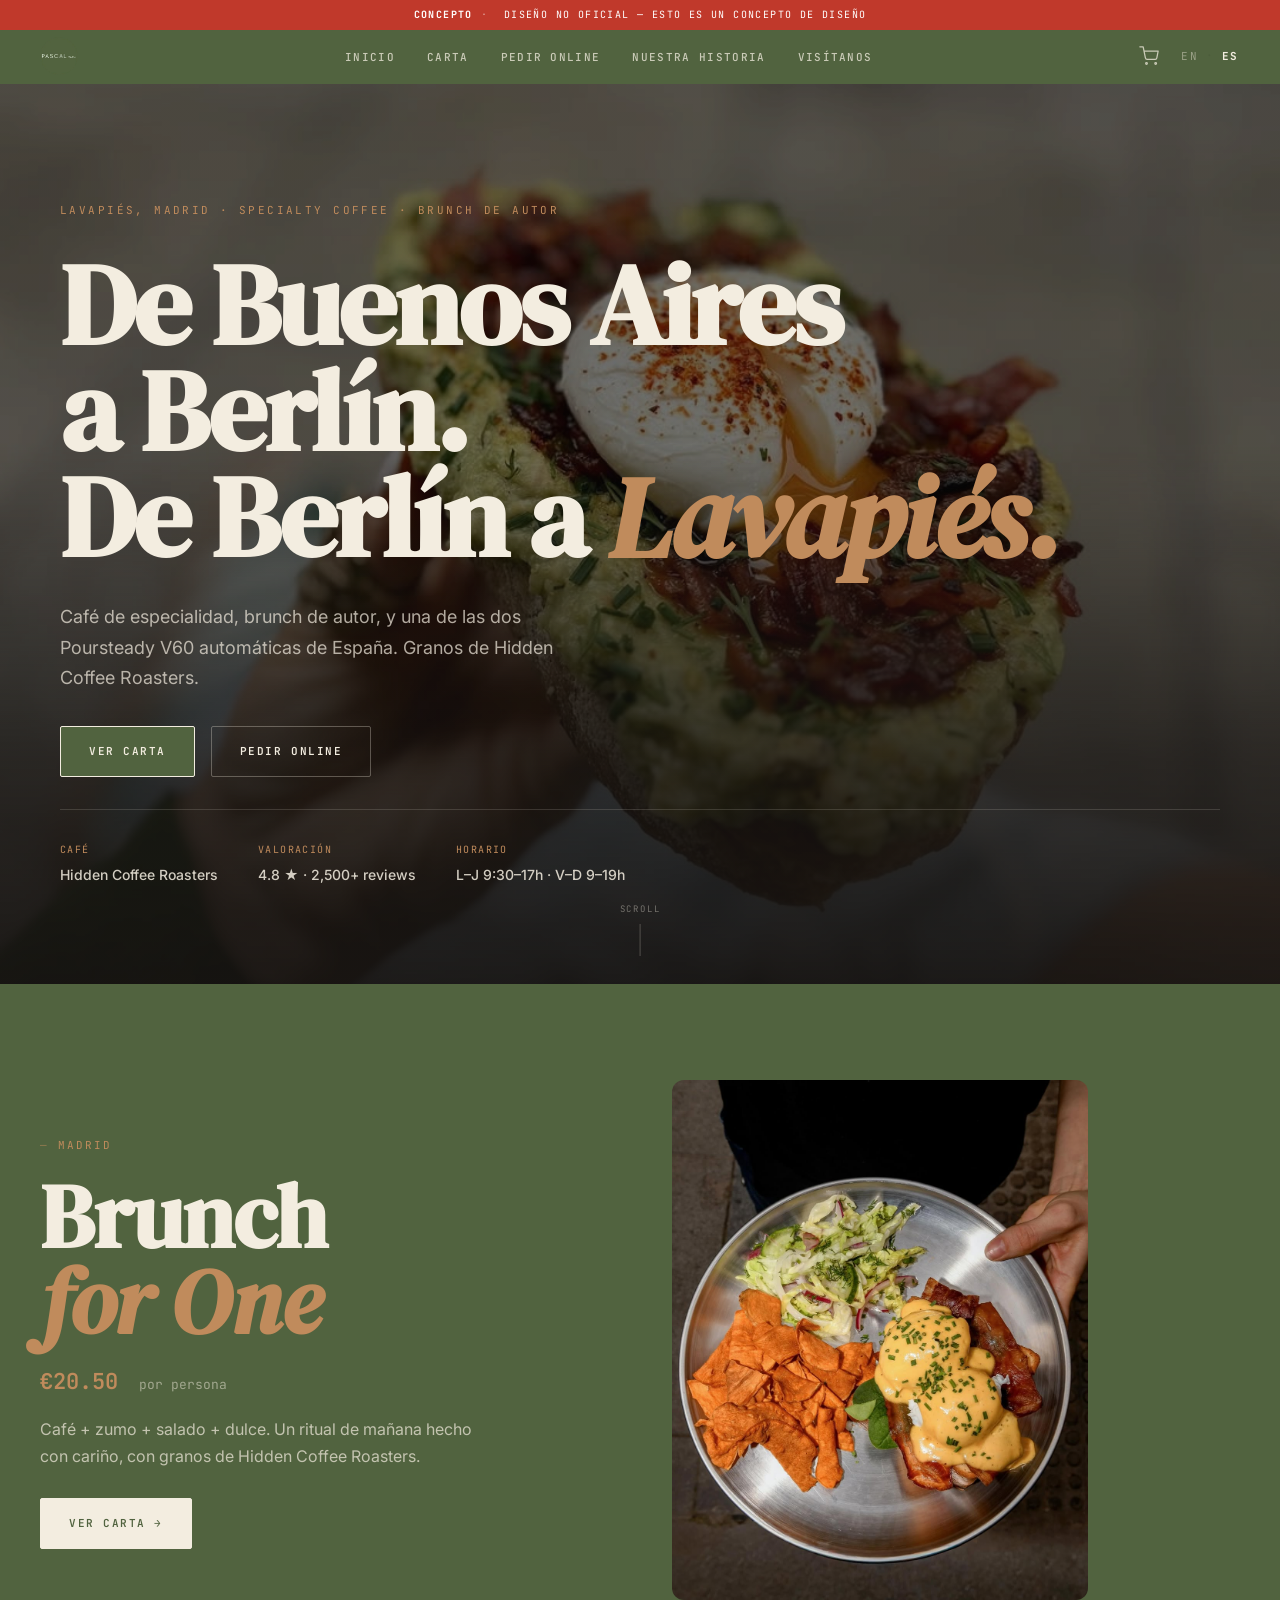
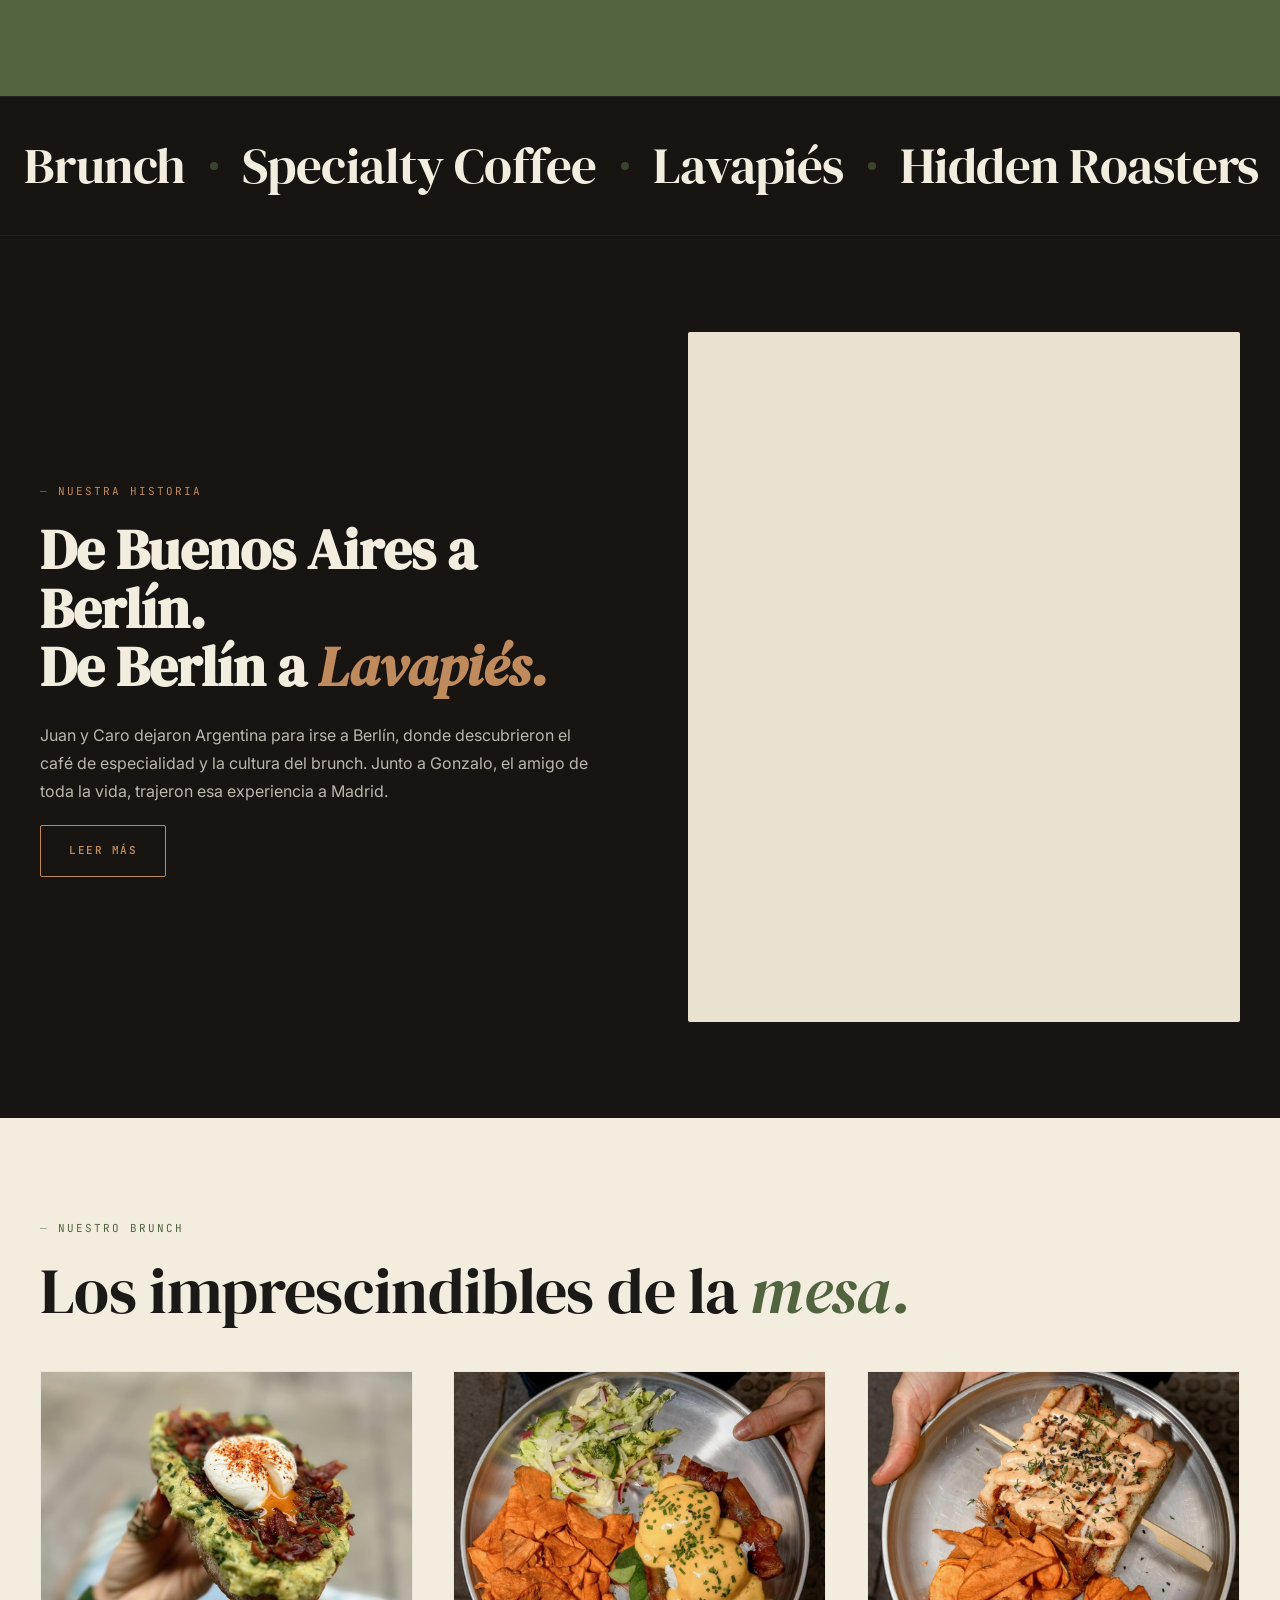
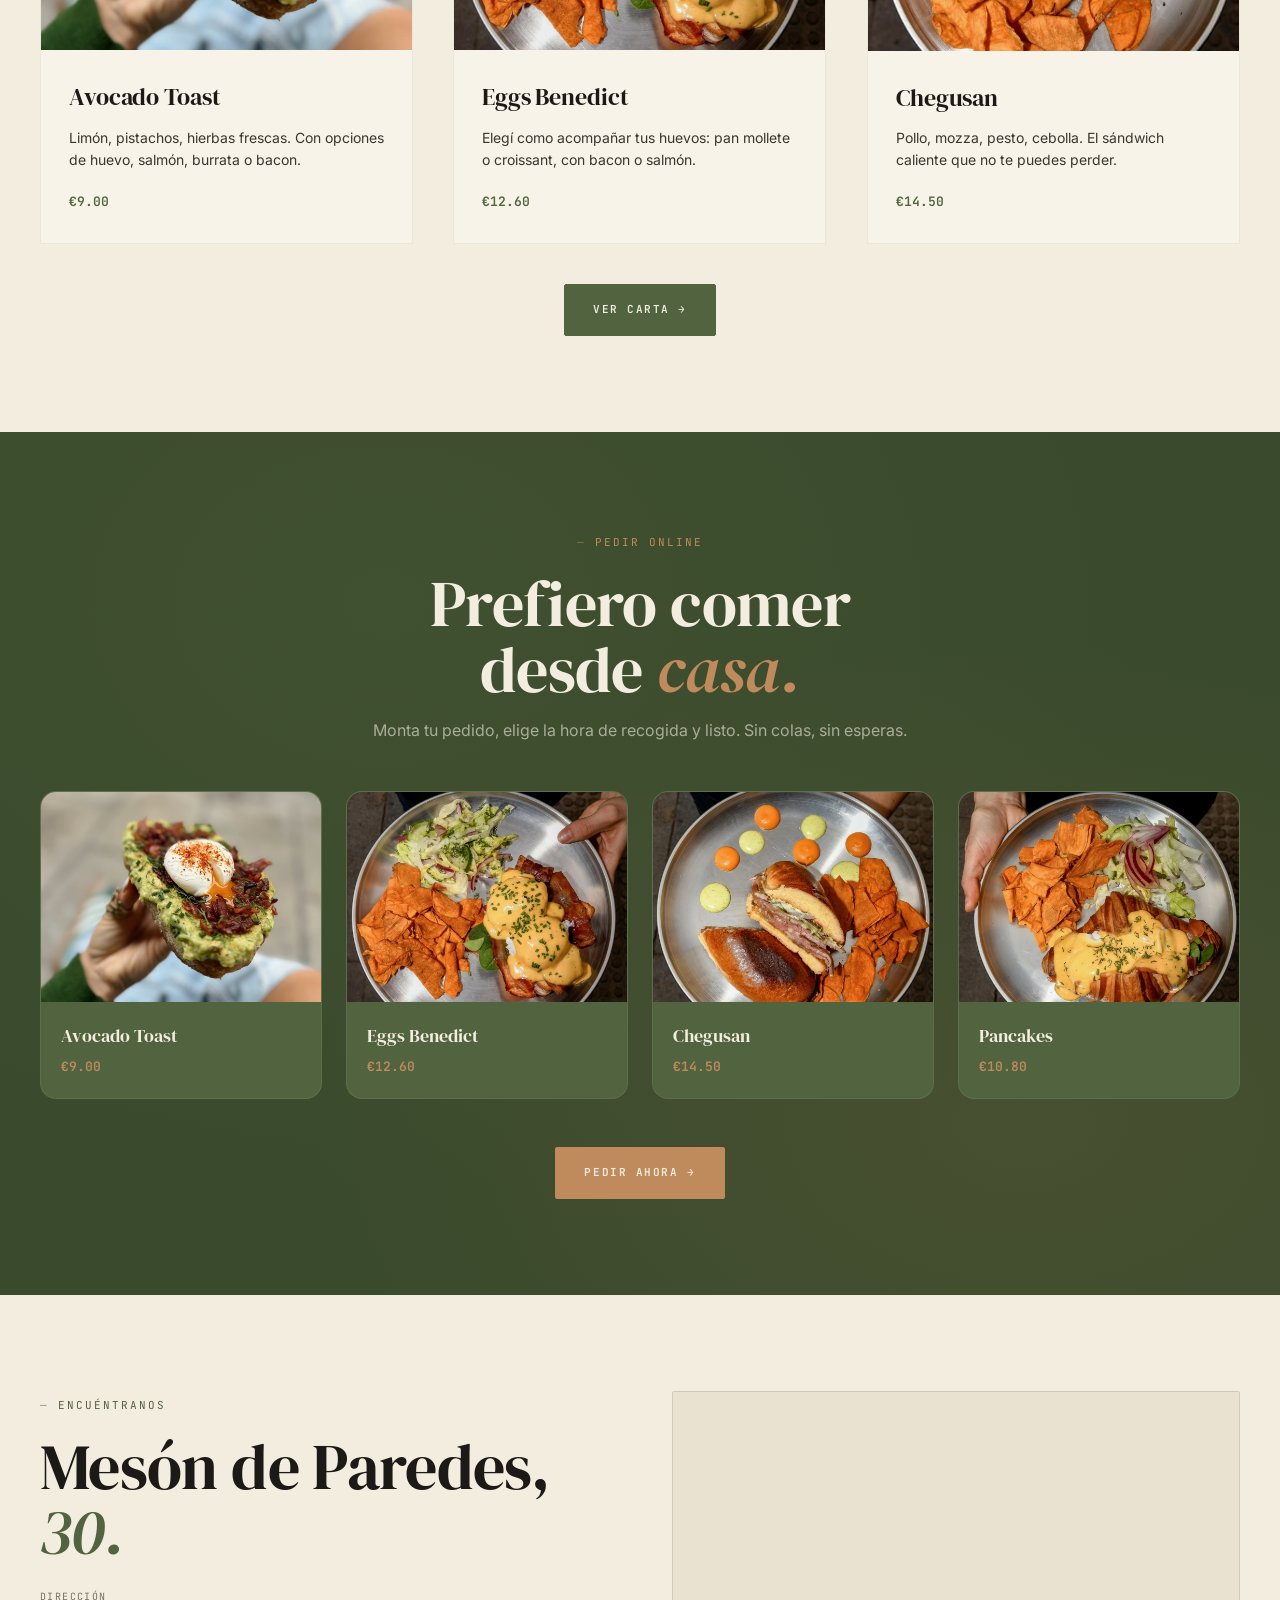
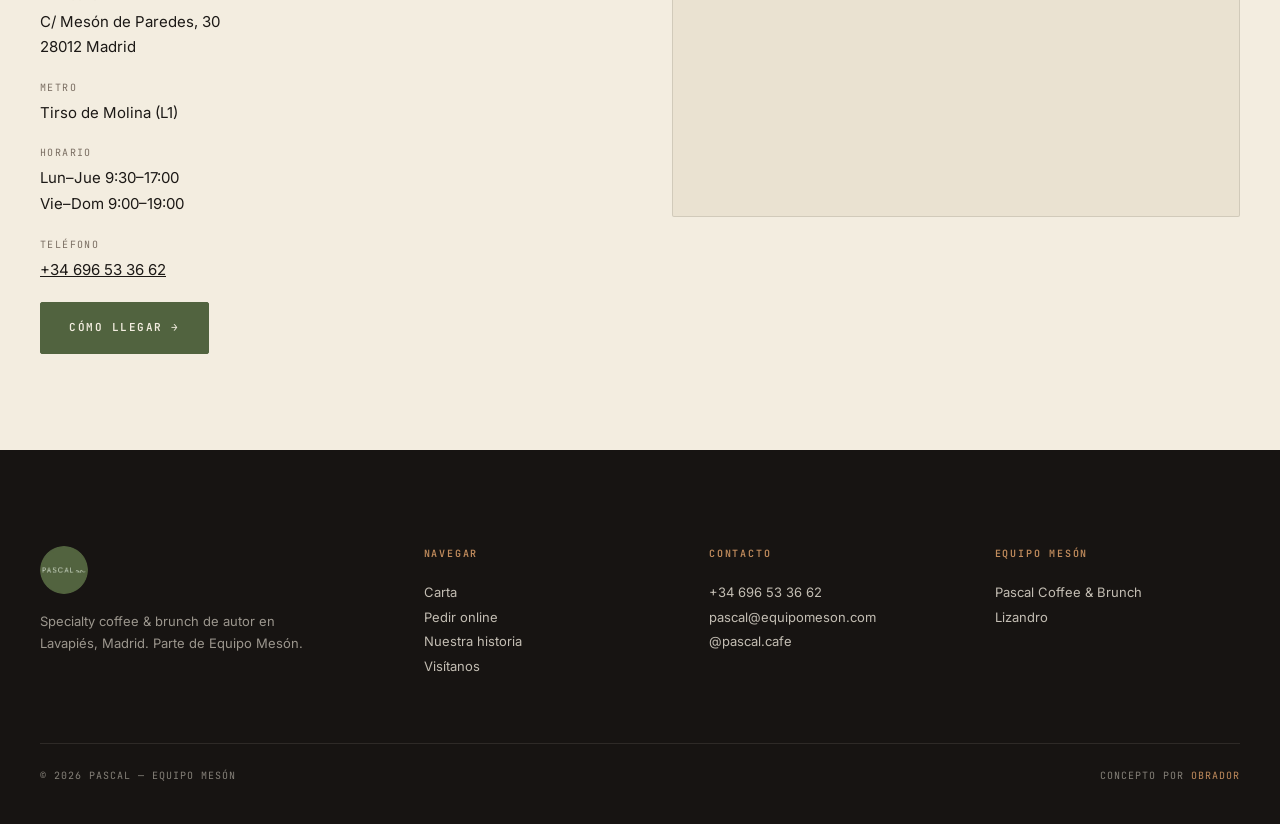
==== index.html @ fc6ad216 "Pascal Café mockup — initial build 5-page concept site (index, carta, tienda, historia, visitanos) w" ====
<!DOCTYPE html>
<html lang="es" class="lang-es">
<head>
  <meta charset="UTF-8">
  <meta name="viewport" content="width=device-width,initial-scale=1.0">
  <title>Pascal · Specialty Coffee & Brunch · Lavapiés, Madrid</title>
  <meta name="description" content="Specialty coffee y brunch de autor en el corazón de Lavapiés. Café de Hidden Coffee Roasters, brunch inspirado en Berlín, y una de las dos Poursteady V60 de España.">
  <link rel="icon" type="image/png" href="img/pascal-logo-circle.png">
  <link rel="preconnect" href="https://fonts.googleapis.com">
  <link rel="preconnect" href="https://fonts.gstatic.com" crossorigin>
  <link href="https://fonts.googleapis.com/css2?family=DM+Serif+Display:ital@0;1&family=Inter:wght@300;400;500;600&family=JetBrains+Mono:wght@400;500;600&display=swap" rel="stylesheet">
  <link rel="stylesheet" href="css/style.css?v=1">
</head>
<body>

<!-- Concept banner -->
<div class="concept-banner">
  <strong>Concepto</strong><span class="sep">&middot;</span>
  <span data-es>Diseño no oficial — esto es un concepto de diseño</span>
  <span data-en>Unofficial design — this is a design concept</span>
</div>
<div class="banner-spacer"></div>
<div class="scroll-progress"></div>
<div class="custom-cursor"></div>

<!-- Nav -->
<nav class="nav">
  <a href="index.html" class="nav-logo"><img src="img/pascal-logo-circle.png" alt="Pascal"></a>
  <ul class="nav-links">
    <li><a href="index.html" data-es>Inicio</a><a href="index.html" data-en>Home</a></li>
    <li><a href="carta.html" data-es>Carta</a><a href="carta.html" data-en>Menu</a></li>
    <li><a href="tienda.html" data-es>Pedir online</a><a href="tienda.html" data-en>Order online</a></li>
    <li><a href="nuestra-historia.html" data-es>Nuestra historia</a><a href="nuestra-historia.html" data-en>Our story</a></li>
    <li><a href="visitanos.html" data-es>Visítanos</a><a href="visitanos.html" data-en>Visit</a></li>
  </ul>
  <div class="nav-right">
    <button class="nav-cart" aria-label="Cart">
      <svg xmlns="http://www.w3.org/2000/svg" viewBox="0 0 24 24" fill="none" stroke="currentColor" stroke-width="1.5" stroke-linecap="round" stroke-linejoin="round"><circle cx="9" cy="21" r="1"/><circle cx="20" cy="21" r="1"/><path d="M1 1h4l2.68 13.39a2 2 0 0 0 2 1.61h9.72a2 2 0 0 0 2-1.61L23 6H6"/></svg>
      <span class="cart-count"></span>
    </button>
    <div class="lang-toggle">
      <button data-lang="en">EN</button><span class="sep">&middot;</span><button data-lang="es">ES</button>
    </div>
    <button class="hamburger" aria-label="Menu"><span></span><span></span><span></span></button>
  </div>
</nav>

<!-- Mobile menu -->
<div class="mobile-menu">
  <a href="index.html" data-es>Inicio</a><a href="index.html" data-en>Home</a>
  <a href="carta.html" data-es>Carta</a><a href="carta.html" data-en>Menu</a>
  <a href="tienda.html" data-es>Pedir online</a><a href="tienda.html" data-en>Order online</a>
  <a href="nuestra-historia.html" data-es>Nuestra historia</a><a href="nuestra-historia.html" data-en>Our story</a>
  <a href="visitanos.html" data-es>Visítanos</a><a href="visitanos.html" data-en>Visit</a>
</div>

<!-- ============ HERO — FULL BLEED ============ -->
<section class="hero">
  <div class="hero-bg">
    <video autoplay muted loop playsinline poster="img/food-avocado-toast.jpg">
      <source src="img/pascal-pancakes.mp4" type="video/mp4">
    </video>
  </div>
  <div class="hero-overlay"></div>
  <div class="hero-inner">
    <div class="hero-overline">
      <span data-es>Lavapiés, Madrid · Specialty coffee · Brunch de autor</span>
      <span data-en>Lavapiés, Madrid · Specialty coffee · Signature brunch</span>
    </div>
    <h1 class="hero-title" data-es>De Buenos Aires<br>a Berlín.<br>De Berlín a <em>Lavapiés.</em></h1>
    <h1 class="hero-title" data-en>From Buenos Aires<br>to Berlin.<br>From Berlin to <em>Lavapiés.</em></h1>
    <p class="hero-sub" data-es>Café de especialidad, brunch de autor, y una de las dos Poursteady V60 automáticas de España. Granos de Hidden Coffee Roasters.</p>
    <p class="hero-sub" data-en>Specialty coffee, signature brunch, and one of only two Poursteady V60 machines in Spain. Beans by Hidden Coffee Roasters.</p>
    <div class="hero-ctas">
      <a href="carta.html" class="btn magnetic" data-es>Ver carta</a><a href="carta.html" class="btn magnetic" data-en>See menu</a>
      <a href="tienda.html" class="btn btn-ghost magnetic" data-es>Pedir online</a><a href="tienda.html" class="btn btn-ghost magnetic" data-en>Online shop</a>
    </div>
    <div class="hero-meta">
      <div class="item">
        <span class="k" data-es>Café</span><span class="k" data-en>Coffee</span>
        <span class="v">Hidden Coffee Roasters</span>
      </div>
      <div class="item">
        <span class="k" data-es>Valoración</span><span class="k" data-en>Rating</span>
        <span class="v">4.8 &starf; · 2,500+ reviews</span>
      </div>
      <div class="item">
        <span class="k" data-es>Horario</span><span class="k" data-en>Hours</span>
        <span class="v">L–J 9:30–17h · V–D 9–19h</span>
      </div>
    </div>
  </div>
  <div class="hero-scroll">
    <span>Scroll</span>
    <div class="line"></div>
  </div>
</section>

<!-- ============ BRUNCH FOR ONE BANNER ============ -->
<section class="brunch-banner">
  <div class="brunch-banner-inner">
    <div class="brunch-banner-text reveal-left reveal">
      <span class="section-label" style="color:var(--terra)">Madrid</span>
      <h2 class="brunch-banner-title" data-es>Brunch<br><em>for One</em></h2>
      <h2 class="brunch-banner-title" data-en>Brunch<br><em>for One</em></h2>
      <div class="brunch-banner-price">&euro;20.50 <span data-es>por persona</span><span data-en>per person</span></div>
      <p data-es>Café + zumo + salado + dulce. Un ritual de mañana hecho con cariño, con granos de Hidden Coffee Roasters.</p>
      <p data-en>Coffee + juice + savoury + sweet. A complete morning ritual crafted with care, featuring specialty beans from Hidden Coffee Roasters.</p>
      <a href="carta.html" class="btn btn-cream magnetic" data-es>Ver carta &rarr;</a>
      <a href="carta.html" class="btn btn-cream magnetic" data-en>View menu &rarr;</a>
    </div>
    <div class="brunch-banner-img reveal-right reveal">
      <img src="img/food-eggs-benedict.jpg" alt="Brunch for One">
    </div>
  </div>
</section>

<!-- ============ TEXT MARQUEE ============ -->
<div class="marquee">
  <div class="marquee-inner">
    <span class="marquee-word">Brunch</span>
    <span class="marquee-dot"></span>
    <span class="marquee-word">Specialty Coffee</span>
    <span class="marquee-dot"></span>
    <span class="marquee-word">Lavapiés</span>
    <span class="marquee-dot"></span>
    <span class="marquee-word">Hidden Roasters</span>
    <span class="marquee-dot"></span>
    <span class="marquee-word">Poursteady V60</span>
    <span class="marquee-dot"></span>
    <span class="marquee-word">Pancakes</span>
    <span class="marquee-dot"></span>
    <span class="marquee-word">Equipo Mesón</span>
    <span class="marquee-dot"></span>
    <span class="marquee-word">Berlín</span>
    <span class="marquee-dot"></span>
    <!-- duplicate for seamless loop -->
    <span class="marquee-word">Brunch</span>
    <span class="marquee-dot"></span>
    <span class="marquee-word">Specialty Coffee</span>
    <span class="marquee-dot"></span>
    <span class="marquee-word">Lavapiés</span>
    <span class="marquee-dot"></span>
    <span class="marquee-word">Hidden Roasters</span>
    <span class="marquee-dot"></span>
    <span class="marquee-word">Poursteady V60</span>
    <span class="marquee-dot"></span>
    <span class="marquee-word">Pancakes</span>
    <span class="marquee-dot"></span>
    <span class="marquee-word">Equipo Mesón</span>
    <span class="marquee-dot"></span>
    <span class="marquee-word">Berlín</span>
    <span class="marquee-dot"></span>
  </div>
</div>

<!-- ============ ABOUT STRIP ============ -->
<section class="about-strip">
  <div class="about-strip-inner">
    <div class="reveal-left reveal">
      <span class="section-label" data-es>Nuestra historia</span>
      <span class="section-label" data-en>Our story</span>
      <h2 data-es>De Buenos Aires a Berlín.<br>De Berlín a <em>Lavapiés.</em></h2>
      <h2 data-en>From Buenos Aires to Berlin.<br>From Berlin to <em>Lavapiés.</em></h2>
      <p data-es>Juan y Caro dejaron Argentina para irse a Berlín, donde descubrieron el café de especialidad y la cultura del brunch. Junto a Gonzalo, el amigo de toda la vida, trajeron esa experiencia a Madrid.</p>
      <p data-en>Juan and Caro left Argentina for Berlin, where they discovered specialty coffee and brunch culture. Together with Gonzalo, a lifelong friend, they brought that experience to Madrid.</p>
      <a href="nuestra-historia.html" class="btn btn-ghost" data-es>Leer más</a>
      <a href="nuestra-historia.html" class="btn btn-ghost" data-en>Read more</a>
    </div>
    <div class="about-photo reveal-right reveal">
      <video autoplay muted loop playsinline>
        <source src="img/pascal-interior.mp4" type="video/mp4">
      </video>
    </div>
  </div>
</section>

<!-- ============ SIGNATURE DISHES ============ -->
<section class="signature">
  <div class="signature-inner">
    <div class="signature-header reveal">
      <span class="section-label" data-es>Nuestro brunch</span>
      <span class="section-label" data-en>Our brunch</span>
      <h2 class="display-m" data-es>Los imprescindibles de la <em>mesa.</em></h2>
      <h2 class="display-m" data-en>House <em>staples.</em></h2>
    </div>
    <div class="sig-grid stagger-children">
      <article class="sig-card tilt-card stagger-item">
        <div class="sig-media"><img src="img/food-avocado-toast.jpg" alt="Avocado Toast"></div>
        <div class="sig-body">
          <h3 class="sig-name">Avocado Toast</h3>
          <p class="sig-desc" data-es>Limón, pistachos, hierbas frescas. Con opciones de huevo, salmón, burrata o bacon.</p>
          <p class="sig-desc" data-en>Lemon zest, pistachios, fresh herbs. Add egg, salmon, burrata or bacon.</p>
          <span class="sig-price">&euro;9.00</span>
        </div>
      </article>
      <article class="sig-card tilt-card stagger-item">
        <div class="sig-media"><img src="img/food-eggs-benedict.jpg" alt="Eggs Benedict"></div>
        <div class="sig-body">
          <h3 class="sig-name">Eggs Benedict</h3>
          <p class="sig-desc" data-es>Elegí como acompañar tus huevos: pan mollete o croissant, con bacon o salmón.</p>
          <p class="sig-desc" data-en>Choose your style: mollete bread or croissant, with bacon or salmon.</p>
          <span class="sig-price">&euro;12.60</span>
        </div>
      </article>
      <article class="sig-card tilt-card stagger-item">
        <div class="sig-media"><img src="img/food-katsu-sando.jpg" alt="Chegusan"></div>
        <div class="sig-body">
          <h3 class="sig-name">Chegusan</h3>
          <p class="sig-desc" data-es>Pollo, mozza, pesto, cebolla. El sándwich caliente que no te puedes perder.</p>
          <p class="sig-desc" data-en>Chicken, mozzarella, pesto, onion. The hot sandwich you can't miss.</p>
          <span class="sig-price">&euro;14.50</span>
        </div>
      </article>
    </div>
    <div style="text-align:center;margin-top:40px" class="reveal">
      <a href="carta.html" class="btn magnetic" data-es>Ver carta &rarr;</a>
      <a href="carta.html" class="btn magnetic" data-en>View menu &rarr;</a>
    </div>
  </div>
</section>

<!-- ============ SHOP TEASER ============ -->
<section class="shop-teaser">
  <div class="shop-teaser-inner reveal">
    <span class="section-label" data-es>Pedir online</span>
    <span class="section-label" data-en>Order online</span>
    <h2 class="display-m" data-es>Prefiero comer<br>desde <em>casa.</em></h2>
    <h2 class="display-m" data-en>I'd rather eat<br>from <em>home.</em></h2>
    <p data-es>Monta tu pedido, elige la hora de recogida y listo. Sin colas, sin esperas.</p>
    <p data-en>Build your order, choose your pickup time and done. No queues, no waiting.</p>
    <div class="shop-preview stagger-children">
      <div class="shop-preview-card tilt-card stagger-item">
        <div class="card-img"><img src="img/food-avocado-toast.jpg" alt="Avocado Toast"></div>
        <div class="card-body">
          <div class="card-name">Avocado Toast</div>
          <div class="card-price">&euro;9.00</div>
        </div>
      </div>
      <div class="shop-preview-card tilt-card stagger-item">
        <div class="card-img"><img src="img/food-eggs-benedict.jpg" alt="Eggs Benedict"></div>
        <div class="card-body">
          <div class="card-name">Eggs Benedict</div>
          <div class="card-price">&euro;12.60</div>
        </div>
      </div>
      <div class="shop-preview-card tilt-card stagger-item">
        <div class="card-img"><img src="img/food-sandwich.jpg" alt="Chegusan"></div>
        <div class="card-body">
          <div class="card-name">Chegusan</div>
          <div class="card-price">&euro;14.50</div>
        </div>
      </div>
      <div class="shop-preview-card tilt-card stagger-item">
        <div class="card-img"><img src="img/food-croissant-benedict.jpg" alt="Pancakes"></div>
        <div class="card-body">
          <div class="card-name">Pancakes</div>
          <div class="card-price">&euro;10.80</div>
        </div>
      </div>
    </div>
    <a href="tienda.html" class="btn btn-terra" data-es>Pedir ahora &rarr;</a>
    <a href="tienda.html" class="btn btn-terra" data-en>Order now &rarr;</a>
  </div>
</section>

<!-- ============ LOCATION ============ -->
<section class="location">
  <div class="location-inner">
    <div class="location-info reveal-left reveal">
      <span class="section-label" data-es>Encuéntranos</span>
      <span class="section-label" data-en>Find us</span>
      <h2 class="display-m" data-es>Mesón de Paredes, <em>30.</em></h2>
      <h2 class="display-m" data-en>Mesón de Paredes, <em>30.</em></h2>
      <div class="location-detail">
        <span class="label" data-es>Dirección</span><span class="label" data-en>Address</span>
        <span class="value">C/ Mesón de Paredes, 30<br>28012 Madrid</span>
      </div>
      <div class="location-detail">
        <span class="label">Metro</span>
        <span class="value">Tirso de Molina (L1)</span>
      </div>
      <div class="location-detail">
        <span class="label" data-es>Horario</span><span class="label" data-en>Hours</span>
        <span class="value" data-es>Lun–Jue 9:30–17:00<br>Vie–Dom 9:00–19:00</span>
        <span class="value" data-en>Mon–Thu 9:30–17:00<br>Fri–Sun 9:00–19:00</span>
      </div>
      <div class="location-detail">
        <span class="label" data-es>Teléfono</span><span class="label" data-en>Phone</span>
        <span class="value"><a href="tel:+34696533662">+34 696 53 36 62</a></span>
      </div>
      <a href="https://maps.google.com/?q=Pascal+Cafe+Madrid+Meson+de+Paredes+30" target="_blank" class="btn" data-es>Cómo llegar &rarr;</a>
      <a href="https://maps.google.com/?q=Pascal+Cafe+Madrid+Meson+de+Paredes+30" target="_blank" class="btn" data-en>Get directions &rarr;</a>
    </div>
    <div class="location-map reveal-right reveal">
      <iframe src="https://www.google.com/maps/embed?pb=!1m18!1m12!1m3!1d3037.8!2d-3.7033!3d40.4095!2m3!1f0!2f0!3f0!3m2!1i1024!2i768!4f13.1!3m3!1m2!1s0x0%3A0x0!2zNDDCsDI0JzM0LjIiTiAzwrA0MicxMS45Ilc!5e0!3m2!1ses!2ses!4v1" allowfullscreen loading="lazy"></iframe>
    </div>
  </div>
</section>

<!-- ============ FOOTER ============ -->
<footer class="footer">
  <div class="footer-grid">
    <div class="footer-brand">
      <div class="footer-logo"><img src="img/pascal-logo-circle.png" alt="Pascal"></div>
      <p data-es>Specialty coffee & brunch de autor en Lavapiés, Madrid. Parte de Equipo Mesón.</p>
      <p data-en>Specialty coffee & signature brunch in Lavapiés, Madrid. Part of Equipo Mesón.</p>
    </div>
    <div>
      <h4 data-es>Navegar</h4><h4 data-en>Navigate</h4>
      <ul>
        <li><a href="carta.html" data-es>Carta</a><a href="carta.html" data-en>Menu</a></li>
        <li><a href="tienda.html" data-es>Pedir online</a><a href="tienda.html" data-en>Order online</a></li>
        <li><a href="nuestra-historia.html" data-es>Nuestra historia</a><a href="nuestra-historia.html" data-en>Our story</a></li>
        <li><a href="visitanos.html" data-es>Visítanos</a><a href="visitanos.html" data-en>Visit</a></li>
      </ul>
    </div>
    <div>
      <h4 data-es>Contacto</h4><h4 data-en>Contact</h4>
      <ul>
        <li><a href="tel:+34696533662">+34 696 53 36 62</a></li>
        <li><a href="mailto:pascal@equipomeson.com">pascal@equipomeson.com</a></li>
        <li><a href="https://instagram.com/pascal.cafe" target="_blank">@pascal.cafe</a></li>
      </ul>
    </div>
    <div>
      <h4>Equipo Mesón</h4>
      <ul>
        <li><a href="#">Pascal Coffee & Brunch</a></li>
        <li><a href="#">Lizandro</a></li>
      </ul>
    </div>
  </div>
  <div class="footer-bottom">
    <span>&copy; 2026 Pascal — Equipo Mesón</span>
    <span data-es>Concepto por <a href="https://obradorweb.com" target="_blank" style="color:var(--terra);text-decoration:none">Obrador</a></span>
    <span data-en>Concept by <a href="https://obradorweb.com" target="_blank" style="color:var(--terra);text-decoration:none">Obrador</a></span>
  </div>
</footer>

<!-- Cart sidebar -->
<div class="cart-overlay"></div>
<div class="cart-sidebar">
  <div class="cart-header">
    <h3 data-es>Tu carrito</h3><h3 data-en>Your cart</h3>
    <button class="cart-close">&times;</button>
  </div>
  <div class="cart-items"></div>
  <div class="cart-footer">
    <div class="cart-total">
      <span class="total-label">Total</span>
      <span class="total-price">&euro;0.00</span>
    </div>
    <button class="checkout-btn" data-es>Tramitar pedido</button>
    <button class="checkout-btn" data-en>Checkout</button>
  </div>
</div>

<script src="js/lang.js"></script>
<script src="js/shop.js"></script>
<script src="js/animations.js"></script>
</body>
</html>
---- css/style.css ----
/* ============================================================
   PASCAL SPECIALTY COFFEE & BRUNCH — Concept Design
   Forest-green + warm cream · Berlin-meets-Lavapiés
   ============================================================ */

/* --- RESET & TOKENS --- */
*{box-sizing:border-box;margin:0;padding:0}

:root{
  /* palette */
  --bg:#F3EDE0;
  --bg-alt:#EAE2D1;
  --bg-soft:#F8F3E8;
  --bg-dark:#171412;
  --ink:#1C1916;
  --ink-soft:#3B3530;
  --ink-muted:#7A6E62;
  --cream:#F3EDE0;
  --cream-soft:#F8F3E8;
  --green:#51633F;
  --green-dark:#3A4A2C;
  --green-soft:#6B7F56;
  --terra:#C08B5C;
  --terra-dark:#9A6A3E;
  --gold:#BFA24A;
  --border:rgba(28,25,22,.12);
  --border-soft:rgba(28,25,22,.06);
  --border-green:rgba(81,99,63,.22);

  /* type */
  --font-display:'DM Serif Display','Libre Caslon Text',Georgia,serif;
  --font-body:'Inter',-apple-system,system-ui,sans-serif;
  --font-mono:'JetBrains Mono',ui-monospace,monospace;

  /* spacing */
  --s1:8px;--s2:16px;--s3:24px;--s4:40px;--s5:64px;--s6:96px;--s7:128px;
  --max:1240px;
  --radius:2px;
}

html{scroll-behavior:smooth}
html.lang-es [data-en]{display:none!important}
html.lang-en [data-es]{display:none!important}

body{
  overflow-x:hidden;
  background:var(--bg);color:var(--ink);
  font-family:var(--font-body);font-size:16px;line-height:1.6;font-weight:400;
  opacity:0;transition:opacity 150ms ease;
}
body.fonts-ready{opacity:1}
img,video{max-width:100%;display:block}
a{color:inherit}
button{font-family:inherit}

/* custom cursor removed — normal cursor */
.custom-cursor{display:none}

/* --- SCROLL PROGRESS BAR --- */
.scroll-progress{
  position:fixed;top:28px;left:0;height:2px;
  background:var(--green);z-index:998;width:0;
  transition:width 50ms linear;
}

/* --- REVEAL ANIMATIONS --- */
.reveal{
  opacity:0;transform:translateY(40px);
  transition:opacity 800ms cubic-bezier(.25,.46,.45,.94),
             transform 800ms cubic-bezier(.25,.46,.45,.94);
}
.reveal.revealed{opacity:1;transform:translateY(0)}

.reveal-left{
  opacity:0;transform:translateX(-60px);
  transition:opacity 800ms cubic-bezier(.25,.46,.45,.94),
             transform 800ms cubic-bezier(.25,.46,.45,.94);
}
.reveal-left.revealed{opacity:1;transform:translateX(0)}

.reveal-right{
  opacity:0;transform:translateX(60px);
  transition:opacity 800ms cubic-bezier(.25,.46,.45,.94),
             transform 800ms cubic-bezier(.25,.46,.45,.94);
}
.reveal-right.revealed{opacity:1;transform:translateX(0)}

.reveal-scale{
  opacity:0;transform:scale(.92);
  transition:opacity 700ms ease,transform 700ms ease;
}
.reveal-scale.revealed{opacity:1;transform:scale(1)}

/* stagger items */
.stagger-item{
  opacity:0;transform:translateY(30px);
  transition:opacity 600ms cubic-bezier(.25,.46,.45,.94),
             transform 600ms cubic-bezier(.25,.46,.45,.94);
}
.stagger-item.revealed{opacity:1;transform:translateY(0)}

/* split text reveal */
.split-word{
  display:inline-block;
  opacity:0;transform:translateY(20px);
  transition:opacity 500ms ease,transform 500ms ease;
}
.split-visible .split-word{
  opacity:1;transform:translateY(0);
}

/* --- TILT CARDS --- */
.tilt-card{
  transition:transform 300ms ease;
  will-change:transform;
}

/* --- CONCEPT BANNER --- */
.concept-banner{
  position:fixed;top:0;left:0;right:0;z-index:999;
  background:#c0392b;color:#fff;
  text-align:center;padding:7px 20px;
  font-family:var(--font-mono);font-size:10px;letter-spacing:.14em;text-transform:uppercase;
}
.concept-banner strong{font-weight:700}
.concept-banner .sep{margin:0 8px;opacity:.5}
.concept-banner .soft{opacity:.6}
.banner-spacer{height:28px}

/* --- NAV — FULL-WIDTH GREEN BAR --- */
.nav{
  position:sticky;top:28px;z-index:900;
  width:100%;
  padding:0 40px;
  display:flex;align-items:center;justify-content:space-between;gap:var(--s4);
  background:var(--green);
  height:56px;
  transition:box-shadow 300ms ease,transform 300ms ease;
}
.nav-scrolled{
  box-shadow:0 2px 12px rgba(0,0,0,.15);
}
.nav-hidden{transform:translateY(-120%)}

/* logo */
.nav-logo{
  display:flex;align-items:center;text-decoration:none;
}
.nav-logo img{height:38px;border-radius:50%}
.nav-logo-text,.nav-logo-sub{display:none}

.nav-links{display:flex;list-style:none;gap:32px}
.nav-links a{
  color:rgba(243,237,224,.75);text-decoration:none;
  font-family:var(--font-mono);font-size:11px;font-weight:500;
  letter-spacing:.12em;text-transform:uppercase;
  padding:4px 0;transition:color 200ms ease;
}
.nav-links a:hover,.nav-links a.active{color:var(--cream)}

.nav-right{display:flex;align-items:center;gap:20px}

/* cart icon in nav */
.nav-cart{
  position:relative;text-decoration:none;color:rgba(243,237,224,.75);
  display:flex;align-items:center;gap:6px;
  font-family:var(--font-mono);font-size:11px;letter-spacing:.08em;
  transition:color 160ms ease;cursor:pointer;background:none;border:none;
}
.nav-cart:hover{color:var(--cream)}
.nav-cart svg{width:20px;height:20px}
.cart-count{
  background:var(--green);color:var(--cream);
  font-size:9px;font-weight:700;
  width:16px;height:16px;border-radius:50%;
  display:flex;align-items:center;justify-content:center;
  position:absolute;top:-6px;right:-8px;
  transition:transform 200ms ease;
}
.cart-count.bump{transform:scale(1.3)}
.cart-count:empty{display:none}

/* lang toggle */
.lang-toggle{display:flex;align-items:center;gap:6px;font-family:var(--font-mono);font-size:11px;letter-spacing:.1em}
.lang-toggle button{
  background:none;border:none;padding:4px 2px;color:rgba(243,237,224,.45);
  font-family:inherit;font-size:inherit;letter-spacing:inherit;
  cursor:pointer;text-transform:uppercase;transition:color .2s;
}
.lang-toggle button.active{color:var(--cream);font-weight:700}
.lang-toggle .sep{color:var(--border);opacity:.5}

/* hamburger */
.hamburger{
  display:none;background:none;border:none;
  width:28px;height:24px;flex-direction:column;justify-content:space-between;
  padding:4px 0;cursor:pointer;
}
.hamburger span{display:block;height:1.5px;background:var(--cream);transition:transform 220ms ease,opacity 180ms ease}
.hamburger.active span:nth-child(1){transform:translateY(7px) rotate(45deg)}
.hamburger.active span:nth-child(2){opacity:0}
.hamburger.active span:nth-child(3){transform:translateY(-7px) rotate(-45deg)}

/* mobile menu */
.mobile-menu{
  position:fixed;top:28px;left:0;right:0;z-index:850;
  background:var(--cream);border-bottom:1px solid var(--border);
  padding:0 40px;max-height:0;overflow:hidden;
  transition:max-height 320ms ease,padding 320ms ease;
}
.mobile-menu.open{max-height:420px;padding:24px 40px 32px}
.mobile-menu a{
  display:block;padding:14px 0;
  font-family:var(--font-display);font-size:22px;color:var(--ink);
  text-decoration:none;border-bottom:1px solid var(--border-soft);
}

/* --- UTILITIES --- */
.section-label{
  display:inline-block;font-family:var(--font-mono);
  font-size:11px;letter-spacing:.18em;text-transform:uppercase;
  color:var(--green);margin-bottom:20px;
}
.section-label::before{content:'— ';opacity:.6}

.display-l{font-family:var(--font-display);font-size:clamp(48px,8vw,108px);line-height:.96;font-weight:400;letter-spacing:-.015em}
.display-m{font-family:var(--font-display);font-size:clamp(36px,5vw,64px);line-height:1.02;font-weight:400;letter-spacing:-.01em}
em{font-style:italic;color:var(--green)}

.btn{
  display:inline-block;padding:16px 28px;
  background:var(--green);color:var(--cream);text-decoration:none;
  font-family:var(--font-mono);font-size:11px;font-weight:600;
  letter-spacing:.14em;text-transform:uppercase;
  border:1px solid var(--green);border-radius:var(--radius);
  transition:background 180ms ease,color 180ms ease;cursor:pointer;
}
.btn:hover{background:var(--green-dark);border-color:var(--green-dark)}
.btn-ghost{background:transparent;color:var(--green)}
.btn-ghost:hover{background:var(--green);color:var(--cream)}
.btn-dark{background:var(--ink);border-color:var(--ink);color:var(--cream)}
.btn-dark:hover{background:#000;border-color:#000}
.btn-terra{background:var(--terra);border-color:var(--terra);color:var(--cream)}
.btn-terra:hover{background:var(--terra-dark);border-color:var(--terra-dark)}

/* --- HERO — FULL BLEED IMMERSIVE --- */
.hero{
  position:relative;min-height:100vh;
  display:flex;align-items:flex-end;
  overflow:hidden;background:var(--bg-dark);
}
.hero-bg{
  position:absolute;inset:0;z-index:0;
}
.hero-bg img,.hero-bg video{
  width:100%;height:100%;object-fit:cover;
  transform:scale(1.05);
  animation:heroZoom 8s ease-out forwards;
}
@keyframes heroZoom{
  0%{transform:scale(1.05);filter:brightness(.65)}
  100%{transform:scale(1);filter:brightness(.5)}
}
.hero-overlay{
  position:absolute;inset:0;z-index:1;
  background:linear-gradient(180deg,
    rgba(23,20,18,.2) 0%,
    rgba(23,20,18,.15) 40%,
    rgba(23,20,18,.7) 75%,
    rgba(23,20,18,.92) 100%
  );
}
.hero-inner{
  position:relative;z-index:2;
  max-width:var(--max);margin:0 auto;width:100%;
  padding:0 40px var(--s6);
  display:flex;flex-direction:column;gap:32px;
}
.hero-overline{
  font-family:var(--font-mono);font-size:11px;letter-spacing:.22em;
  text-transform:uppercase;color:var(--terra);
  opacity:0;animation:fadeUp 800ms ease 600ms forwards;
}
.hero-title{
  font-family:var(--font-display);
  font-size:clamp(48px,9vw,120px);line-height:.92;letter-spacing:-.02em;
  color:var(--cream);
  opacity:0;animation:fadeUp 1000ms ease 800ms forwards;
}
.hero-title em{color:var(--terra);font-style:italic}
.hero-sub{
  font-size:18px;line-height:1.7;color:rgba(243,237,224,.7);
  max-width:540px;
  opacity:0;animation:fadeUp 800ms ease 1100ms forwards;
}
.hero-ctas{
  display:flex;gap:16px;flex-wrap:wrap;
  opacity:0;animation:fadeUp 800ms ease 1300ms forwards;
}
.hero-ctas .btn{border-color:var(--cream)}
.hero-ctas .btn-ghost{color:var(--cream);border-color:rgba(243,237,224,.3)}
.hero-ctas .btn-ghost:hover{background:var(--cream);color:var(--ink)}

/* hero meta */
.hero-meta{
  display:flex;gap:40px;flex-wrap:wrap;
  padding-top:32px;border-top:1px solid rgba(243,237,224,.15);
  opacity:0;animation:fadeUp 800ms ease 1500ms forwards;
}
.hero-meta .item .k{
  display:block;font-family:var(--font-mono);font-size:10px;
  letter-spacing:.14em;text-transform:uppercase;color:var(--terra);margin-bottom:4px;
}
.hero-meta .item .v{font-size:14px;font-weight:500;color:rgba(243,237,224,.85)}

/* hero scroll hint */
.hero-scroll{
  position:absolute;bottom:28px;left:50%;z-index:2;
  transform:translateX(-50%);
  display:flex;flex-direction:column;align-items:center;gap:8px;
  color:rgba(243,237,224,.4);font-family:var(--font-mono);
  font-size:9px;letter-spacing:.2em;text-transform:uppercase;
  animation:pulse 2s ease infinite;
}
.hero-scroll .line{width:1px;height:32px;background:rgba(243,237,224,.25)}
@keyframes pulse{0%,100%{opacity:.4}50%{opacity:.8}}

@keyframes fadeUp{
  from{opacity:0;transform:translateY(24px)}
  to{opacity:1;transform:translateY(0)}
}

/* hero media (for non-fullbleed variant) */
.hero-media{position:relative}
.hero-media img{
  width:100%;border-radius:var(--radius);
  box-shadow:0 24px 64px rgba(28,25,22,.12);
}

/* --- BRUNCH FOR ONE BANNER --- */
.brunch-banner{
  background:var(--green);padding:var(--s6) 40px;overflow:hidden;
}
.brunch-banner-inner{
  max-width:var(--max);margin:0 auto;
  display:grid;grid-template-columns:1fr 1fr;gap:var(--s5);align-items:center;
}
.brunch-banner-text .section-label::before{content:'— ';opacity:.6}
.brunch-banner-title{
  font-family:var(--font-display);
  font-size:clamp(48px,7vw,96px);line-height:.95;
  color:var(--cream);margin-bottom:20px;letter-spacing:-.01em;
}
.brunch-banner-title em{color:var(--terra);font-style:italic}
.brunch-banner-price{
  font-family:var(--font-mono);font-size:22px;font-weight:600;
  color:var(--terra);margin-bottom:16px;
}
.brunch-banner-price span{
  font-size:13px;font-weight:400;color:rgba(243,237,224,.5);margin-left:8px;
}
.brunch-banner-text p{
  font-size:16px;line-height:1.7;color:rgba(243,237,224,.7);
  max-width:440px;margin-bottom:28px;
}
.btn-cream{
  background:var(--cream);color:var(--green);border-color:var(--cream);
}
.btn-cream:hover{background:var(--cream-soft);border-color:var(--cream-soft);color:var(--green-dark)}
.brunch-banner-img{
  border-radius:12px;overflow:hidden;
  aspect-ratio:4/5;max-height:520px;
}
.brunch-banner-img img{
  width:100%;height:100%;object-fit:cover;
  transition:transform 600ms ease;
}
.brunch-banner-img:hover img{transform:scale(1.03)}
@media(max-width:768px){
  .brunch-banner-inner{grid-template-columns:1fr}
  .brunch-banner-img{max-height:360px;aspect-ratio:16/10}
  .brunch-banner{padding:var(--s5) 20px}
}

/* --- ABOUT STRIP --- */
.about-strip{
  padding:var(--s6) 40px;
  background:var(--bg-dark);color:var(--cream);
}
.about-strip-inner{
  max-width:var(--max);margin:0 auto;
  display:grid;grid-template-columns:1fr 1fr;gap:var(--s6);align-items:center;
}
.about-strip .section-label{color:var(--terra)}
.about-strip h2{
  font-family:var(--font-display);font-size:clamp(32px,4.5vw,56px);
  line-height:1.05;margin-bottom:24px;color:var(--cream);
}
.about-strip h2 em{color:var(--terra)}
.about-strip p{font-size:16px;line-height:1.75;color:rgba(243,237,224,.75);margin-bottom:20px}
.about-strip .btn-ghost{color:var(--terra);border-color:var(--terra)}
.about-strip .btn-ghost:hover{background:var(--terra);color:var(--cream)}
.about-photo{
  aspect-ratio:4/5;background:var(--bg-alt);border-radius:var(--radius);overflow:hidden;
}
.about-photo img,.about-photo video{width:100%;height:100%;object-fit:cover}

/* --- SIGNATURE DISHES --- */
.signature{padding:var(--s6) 40px}
.signature-inner{max-width:var(--max);margin:0 auto}
.signature-header{margin-bottom:48px}
.sig-grid{display:grid;grid-template-columns:repeat(3,1fr);gap:var(--s4)}
.sig-card{
  background:var(--cream-soft);border:1px solid var(--border-soft);
  overflow:hidden;transition:transform 280ms ease,border-color 280ms ease;
}
.sig-card:hover{transform:translateY(-3px);border-color:var(--border-green)}
.sig-media{aspect-ratio:4/3;background:var(--bg-alt);overflow:hidden;position:relative}
.sig-media img{width:100%;height:100%;object-fit:cover;transition:transform 600ms ease}
.sig-card:hover .sig-media img{transform:scale(1.04)}
.sig-body{padding:28px 28px 30px}
.sig-name{
  font-family:var(--font-display);font-size:24px;font-weight:400;
  letter-spacing:-.005em;margin-bottom:10px;
}
.sig-desc{font-size:14px;line-height:1.6;color:var(--ink-soft);margin-bottom:16px}
.sig-price{font-family:var(--font-mono);font-size:13px;color:var(--green);font-weight:600}

/* --- SHOP TEASER (homepage) — DARK CONTRAST ZONE --- */
.shop-teaser{
  padding:var(--s6) 40px;
  background:var(--green-dark);
  color:var(--cream);
  position:relative;
  overflow:hidden;
}
.shop-teaser::before{
  content:'';position:absolute;inset:0;
  background:radial-gradient(ellipse at 30% 20%,rgba(81,99,63,.25),transparent 60%),
             radial-gradient(ellipse at 80% 80%,rgba(192,139,92,.1),transparent 50%);
  pointer-events:none;
}
.shop-teaser-inner{max-width:var(--max);margin:0 auto;text-align:center;position:relative;z-index:1}
.shop-teaser-inner h2{margin-bottom:16px;color:var(--cream)}
.shop-teaser-inner h2 em{color:var(--terra)}
.shop-teaser-inner>p{color:rgba(243,237,224,.6);margin-bottom:48px;max-width:560px;margin-left:auto;margin-right:auto}
.shop-teaser-inner .section-label{color:var(--terra)}
.shop-preview{
  display:grid;grid-template-columns:repeat(4,1fr);gap:24px;margin-bottom:48px;
}
.shop-preview-card{
  background:var(--green);border:1px solid rgba(243,237,224,.08);
  overflow:hidden;text-align:left;border-radius:16px;
  transition:transform 280ms ease,border-color 280ms ease;
}
.shop-preview-card:hover{transform:translateY(-3px);border-color:rgba(243,237,224,.2)}
.shop-preview-card .card-img{aspect-ratio:4/3;background:var(--bg-alt);overflow:hidden}
.shop-preview-card .card-img img{width:100%;height:100%;object-fit:cover;transition:transform 600ms ease}
.shop-preview-card:hover .card-img img{transform:scale(1.04)}
.shop-preview-card .card-body{padding:20px}
.shop-preview-card .card-name{font-family:var(--font-display);font-size:18px;margin-bottom:6px;color:var(--cream)}
.shop-preview-card .card-price{font-family:var(--font-mono);font-size:13px;color:var(--terra);font-weight:600}

/* --- LOCATION STRIP --- */
.location{padding:var(--s6) 40px}
.location-inner{
  max-width:var(--max);margin:0 auto;
  display:grid;grid-template-columns:1fr 1fr;gap:var(--s5);align-items:start;
}
.location-info h2{margin-bottom:24px}
.location-detail{margin-bottom:20px}
.location-detail .label{
  font-family:var(--font-mono);font-size:10px;letter-spacing:.14em;
  text-transform:uppercase;color:var(--ink-muted);margin-bottom:4px;display:block;
}
.location-detail .value{font-size:15px;color:var(--ink);line-height:1.6}
.location-map{
  aspect-ratio:4/3;background:var(--bg-alt);border:1px solid var(--border);
  border-radius:var(--radius);overflow:hidden;
}
.location-map iframe{width:100%;height:100%;border:0}

/* --- FOOTER --- */
.footer{
  background:var(--bg-dark);color:var(--cream);
  padding:var(--s6) 40px var(--s4);margin-top:0;
}
.footer-grid{
  max-width:var(--max);margin:0 auto;
  display:grid;grid-template-columns:1.4fr 1fr 1fr 1fr;gap:var(--s4);
  padding-bottom:var(--s5);border-bottom:1px solid rgba(243,237,224,.1);
}
.footer-brand .footer-logo{
  margin-bottom:16px;
}
.footer-brand .footer-logo img{
  height:48px;border-radius:50%;
}
.footer-brand p{font-size:13px;line-height:1.7;color:rgba(243,237,224,.6);max-width:280px}
.footer h4{
  font-family:var(--font-mono);font-size:10px;letter-spacing:.18em;
  text-transform:uppercase;color:var(--terra);margin-bottom:18px;font-weight:600;
}
.footer ul{list-style:none;font-size:13px;line-height:1.9;color:rgba(243,237,224,.78)}
.footer ul a{color:rgba(243,237,224,.78);text-decoration:none;transition:color 160ms ease}
.footer ul a:hover{color:var(--cream)}
.footer-bottom{
  max-width:var(--max);margin:0 auto;padding-top:var(--s3);
  display:flex;justify-content:space-between;flex-wrap:wrap;gap:16px;
  font-family:var(--font-mono);font-size:10px;letter-spacing:.1em;
  color:rgba(243,237,224,.5);text-transform:uppercase;
}

/* --- TIENDA (SHOP PAGE) --- */
.shop-hero{
  padding:80px 40px 48px;text-align:center;
  background:
    radial-gradient(ellipse at 50% 30%,rgba(81,99,63,.1),transparent 55%),
    var(--cream);
}
.shop-hero h1{margin-bottom:12px}
.shop-hero>p{color:var(--ink-soft);max-width:540px;margin:0 auto}

.shop-controls{
  max-width:var(--max);margin:0 auto;padding:32px 40px 0;
  display:flex;justify-content:center;gap:12px;flex-wrap:wrap;
}
.filter-btn{
  background:transparent;border:1px solid var(--border);
  padding:10px 20px;font-family:var(--font-mono);font-size:11px;
  letter-spacing:.1em;text-transform:uppercase;color:var(--ink-muted);
  cursor:pointer;transition:all 180ms ease;border-radius:var(--radius);
}
.filter-btn:hover,.filter-btn.active{
  background:var(--green);color:var(--cream);border-color:var(--green);
}

.shop-grid-wrap{max-width:var(--max);margin:0 auto;padding:40px 40px var(--s6)}
.shop-grid{display:grid;grid-template-columns:repeat(3,1fr);gap:32px}

.product-card{
  background:var(--cream-soft);border:1px solid var(--border-soft);
  overflow:hidden;transition:transform 280ms ease,border-color 280ms ease;
}
.product-card:hover{transform:translateY(-3px);border-color:var(--border-green)}
.product-card .card-img{aspect-ratio:1/1;background:var(--bg-alt);overflow:hidden;position:relative}
.product-card .card-img img{width:100%;height:100%;object-fit:cover;transition:transform 600ms ease}
.product-card:hover .card-img img{transform:scale(1.04)}
.product-card .card-badge{
  position:absolute;top:12px;left:12px;
  background:var(--green);color:var(--cream);
  font-family:var(--font-mono);font-size:9px;letter-spacing:.12em;
  text-transform:uppercase;padding:5px 10px;font-weight:600;
}
.product-body{padding:24px}
.product-name{font-family:var(--font-display);font-size:20px;margin-bottom:6px}
.product-desc{font-size:13px;line-height:1.55;color:var(--ink-soft);margin-bottom:16px}
.product-footer{display:flex;align-items:center;justify-content:space-between;gap:12px}
.product-price{font-family:var(--font-mono);font-size:15px;color:var(--green);font-weight:600}
.add-to-cart{
  background:var(--green);color:var(--cream);border:none;
  padding:10px 18px;font-family:var(--font-mono);font-size:10px;
  letter-spacing:.12em;text-transform:uppercase;font-weight:600;
  cursor:pointer;transition:background 180ms ease;border-radius:var(--radius);
}
.add-to-cart:hover{background:var(--green-dark)}
.add-to-cart.added{background:var(--terra)}

/* --- CART SIDEBAR --- */
.cart-overlay{
  position:fixed;inset:0;background:rgba(28,25,22,.5);z-index:900;
  opacity:0;visibility:hidden;transition:opacity 280ms ease,visibility 280ms ease;
}
.cart-overlay.open{opacity:1;visibility:visible}
.cart-sidebar{
  position:fixed;top:0;right:0;bottom:0;width:420px;max-width:90vw;
  background:var(--cream);z-index:910;
  transform:translateX(100%);transition:transform 320ms cubic-bezier(.4,0,.2,1);
  display:flex;flex-direction:column;
}
.cart-sidebar.open{transform:translateX(0)}
.cart-header{
  padding:24px 28px;border-bottom:1px solid var(--border);
  display:flex;align-items:center;justify-content:space-between;
}
.cart-header h3{
  font-family:var(--font-display);font-size:24px;font-weight:400;
}
.cart-close{
  background:none;border:none;font-size:24px;cursor:pointer;
  color:var(--ink-muted);transition:color 160ms ease;padding:4px;
}
.cart-close:hover{color:var(--ink)}
.cart-items{flex:1;overflow-y:auto;padding:24px 28px}
.cart-empty{
  text-align:center;padding:48px 20px;
  font-size:14px;color:var(--ink-muted);
}
.cart-item{
  display:grid;grid-template-columns:64px 1fr auto;gap:16px;
  padding:16px 0;border-bottom:1px solid var(--border-soft);align-items:center;
}
.cart-item-img{
  width:64px;height:64px;background:var(--bg-alt);border-radius:var(--radius);
  overflow:hidden;
}
.cart-item-img img{width:100%;height:100%;object-fit:cover}
.cart-item-name{font-size:14px;font-weight:500;margin-bottom:2px}
.cart-item-price{font-family:var(--font-mono);font-size:12px;color:var(--green)}
.cart-item-qty{
  display:flex;align-items:center;gap:10px;
}
.qty-btn{
  background:none;border:1px solid var(--border);
  width:28px;height:28px;display:flex;align-items:center;justify-content:center;
  cursor:pointer;font-size:14px;color:var(--ink);transition:all 160ms ease;
  border-radius:var(--radius);
}
.qty-btn:hover{border-color:var(--green);color:var(--green)}
.qty-val{font-family:var(--font-mono);font-size:13px;min-width:20px;text-align:center}
.cart-footer{
  padding:24px 28px;border-top:1px solid var(--border);
}
.cart-total{
  display:flex;justify-content:space-between;align-items:center;
  margin-bottom:20px;
}
.cart-total .total-label{font-size:14px;color:var(--ink-soft)}
.cart-total .total-price{
  font-family:var(--font-mono);font-size:20px;font-weight:600;color:var(--green);
}
.checkout-btn{
  width:100%;padding:16px;background:var(--green);color:var(--cream);
  border:none;font-family:var(--font-mono);font-size:12px;font-weight:600;
  letter-spacing:.14em;text-transform:uppercase;cursor:pointer;
  transition:background 180ms ease;border-radius:var(--radius);
}
.checkout-btn:hover{background:var(--green-dark)}

/* --- CARTA PAGE --- */
.carta-hero{
  padding:80px 40px 48px;text-align:center;
  background:var(--green-dark);color:var(--cream);
}
.carta-hero h1{margin-bottom:12px;color:var(--cream)}
.carta-hero h1 em{color:var(--terra)}
.carta-hero>p{
  font-family:var(--font-body);font-size:16px;
  color:rgba(243,237,224,.7);font-style:italic;max-width:480px;margin:0 auto;
}
.carta-hero .section-label{color:var(--green-soft)}

/* brunch for one banner — horizontal */
.carta-brunch-banner{
  background:var(--green);
  padding:48px;border-radius:20px;
  display:flex;align-items:center;justify-content:space-between;gap:40px;
  max-width:var(--max);margin:0 auto;
  position:relative;overflow:hidden;
}
.carta-brunch-banner::after{
  content:'';position:absolute;right:0;top:0;bottom:0;width:45%;
  background:url('../img/food-eggs-benedict.jpg') center/cover no-repeat;
  mask-image:linear-gradient(to right,transparent 0%,rgba(0,0,0,.25) 50%,rgba(0,0,0,.35) 100%);
  -webkit-mask-image:linear-gradient(to right,transparent 0%,rgba(0,0,0,.25) 50%,rgba(0,0,0,.35) 100%);
  pointer-events:none;
}
.carta-brunch-banner .banner-left{flex:1;position:relative;z-index:1}
.carta-brunch-banner .banner-right{position:relative;z-index:1}
.carta-brunch-banner .banner-tag{
  font-family:var(--font-mono);font-size:10px;letter-spacing:.18em;
  text-transform:uppercase;color:var(--green-dark);margin-bottom:12px;display:block;
  font-weight:600;
}
.carta-brunch-banner .banner-title{
  font-family:var(--font-display);font-size:clamp(32px,5vw,48px);
  color:var(--cream);line-height:1;margin-bottom:12px;
}
.carta-brunch-banner .banner-title em{font-style:italic;color:var(--terra)}
.carta-brunch-banner .banner-desc{
  font-size:14px;color:rgba(243,237,224,.6);line-height:1.6;max-width:400px;
}
.carta-brunch-banner .banner-right{
  display:flex;align-items:center;gap:24px;flex-shrink:0;
}
.carta-brunch-banner .banner-price{
  font-family:var(--font-mono);font-size:clamp(28px,4vw,40px);
  color:var(--terra);font-weight:600;opacity:.8;
}
.carta-brunch-banner .banner-cta{
  display:inline-flex;align-items:center;gap:8px;
  padding:14px 24px;background:var(--cream);color:var(--green);
  text-decoration:none;font-family:var(--font-mono);font-size:12px;
  font-weight:600;letter-spacing:.08em;border-radius:40px;
  transition:background 200ms ease;border:none;cursor:pointer;
}
.carta-brunch-banner .banner-cta:hover{background:var(--cream-soft)}

/* food photos row */
.carta-photos{
  max-width:var(--max);margin:0 auto;padding:40px 0;
  display:grid;grid-template-columns:repeat(3,1fr);gap:16px;
}
.carta-photos img{
  width:100%;aspect-ratio:4/3;object-fit:cover;border-radius:16px;
  transition:transform 400ms ease;
}
.carta-photos img:hover{transform:scale(1.02)}

/* menu page body */
.carta-body{
  max-width:var(--max);margin:0 auto;
  padding:0 0 var(--s6);
}
.carta-grid{
  display:grid;grid-template-columns:1fr 1fr;gap:24px;
}

/* card boxes */
.carta-section{
  background:var(--green);
  border-radius:20px;
  padding:28px 24px;
}
.carta-section h2{
  font-family:var(--font-display);font-size:clamp(24px,3vw,32px);
  color:var(--cream);margin-bottom:4px;
}
.carta-section .carta-subtitle{
  font-size:13px;color:rgba(243,237,224,.4);font-style:italic;
  margin-bottom:24px;padding-bottom:20px;
  border-bottom:1px solid rgba(243,237,224,.1);
}
.carta-item{
  padding:14px 0;border-bottom:1px solid rgba(243,237,224,.08);
}
.carta-item:last-child{border-bottom:none}
.carta-item-head{display:flex;justify-content:space-between;align-items:baseline;gap:16px}
.carta-item-name{font-size:15px;font-weight:600;color:var(--cream)}
.carta-item-price{
  font-family:var(--font-mono);font-size:14px;
  color:var(--terra);font-weight:600;white-space:nowrap;flex-shrink:0;
  margin-left:16px;
}
.carta-item-desc{font-size:13px;color:#c8cdb8;margin-top:4px;line-height:1.5;font-style:italic}
.carta-item-extras{
  font-family:var(--font-mono);font-size:12px;
  color:var(--cream);margin-top:8px;letter-spacing:.02em;line-height:1.8;
}
.carta-item-extras strong{color:var(--terra);font-weight:600}

/* counter note */
.carta-counter{
  text-align:center;padding:32px 40px 0;
  font-family:var(--font-mono);font-size:12px;letter-spacing:.1em;
  text-transform:uppercase;color:var(--ink-muted);
}

/* full carta page wrapper */
.carta-page-bg{
  background:var(--bg);padding:48px 80px;
  position:relative;
}
/* decorative side borders */
.carta-page-bg::before,.carta-page-bg::after{
  content:'';position:absolute;top:0;bottom:0;width:40px;
  background:repeating-linear-gradient(
    180deg,
    transparent 0px,transparent 28px,
    rgba(81,99,63,.08) 28px,rgba(81,99,63,.08) 30px
  );
}
.carta-page-bg::before{left:20px}
.carta-page-bg::after{right:20px}
.carta-page-bg .carta-heading{
  font-family:var(--font-display);font-size:clamp(36px,5vw,56px);
  color:var(--ink);margin-bottom:40px;text-align:center;
}
.carta-page-bg .carta-heading em{color:var(--green)}

@media(max-width:768px){
  .carta-page-bg{padding:28px 16px}
  .carta-grid{grid-template-columns:1fr;gap:20px}
  .carta-section{padding:28px 24px}
  .carta-brunch-banner{flex-direction:column;padding:32px 24px;gap:24px;text-align:center}
  .carta-brunch-banner .banner-right{flex-direction:column;gap:16px}
  .carta-brunch-banner .banner-desc{margin:0 auto}
  .carta-photos{grid-template-columns:1fr;padding:24px 0}
}

/* --- HISTORIA PAGE --- */
.historia-hero{
  padding:96px 40px 64px;text-align:center;
  background:
    radial-gradient(ellipse at 50% 80%,rgba(192,139,92,.1),transparent 50%),
    var(--cream);
}
.historia-hero h1{margin-bottom:16px}
.historia-hero>p{color:var(--ink-soft);max-width:580px;margin:0 auto;font-size:17px;line-height:1.7}

.historia-section{padding:var(--s6) 40px}
.historia-inner{
  max-width:var(--max);margin:0 auto;
  display:grid;grid-template-columns:1fr 1fr;gap:var(--s6);align-items:center;
}
.historia-inner.reverse{direction:rtl}
.historia-inner.reverse>*{direction:ltr}
.historia-text h2{
  font-family:var(--font-display);font-size:clamp(28px,3.5vw,44px);
  line-height:1.08;margin-bottom:20px;
}
.historia-text p{font-size:16px;line-height:1.75;color:var(--ink-soft);margin-bottom:16px}
.historia-photo{
  aspect-ratio:4/5;background:var(--bg-alt);overflow:hidden;border-radius:var(--radius);
}
.historia-photo img{width:100%;height:100%;object-fit:cover}

/* poursteady highlight */
.highlight-strip{
  padding:var(--s5) 40px;background:var(--bg-dark);color:var(--cream);text-align:center;
}
.highlight-strip .section-label{color:var(--terra)}
.highlight-strip h2{
  font-family:var(--font-display);font-size:clamp(28px,4vw,48px);
  margin-bottom:16px;color:var(--cream);
}
.highlight-strip h2 em{color:var(--terra)}
.highlight-strip p{color:rgba(243,237,224,.7);max-width:600px;margin:0 auto;font-size:16px;line-height:1.7}

/* --- VISITANOS PAGE --- */
.visit-hero{padding:80px 40px 48px;text-align:center}
.visit-hero h1{margin-bottom:12px}
.visit-body{max-width:var(--max);margin:0 auto;padding:0 40px var(--s6)}
.visit-grid{display:grid;grid-template-columns:1fr 1fr;gap:var(--s5);margin-bottom:var(--s5)}
.visit-card{
  background:var(--cream-soft);border:1px solid var(--border-soft);
  padding:40px;
}
.visit-card h3{
  font-family:var(--font-display);font-size:28px;margin-bottom:24px;
}
.visit-card .detail{margin-bottom:16px}
.visit-card .detail .label{
  font-family:var(--font-mono);font-size:10px;letter-spacing:.14em;
  text-transform:uppercase;color:var(--ink-muted);margin-bottom:4px;display:block;
}
.visit-card .detail .value{font-size:15px;line-height:1.6}
.visit-map{
  grid-column:1/-1;aspect-ratio:21/9;background:var(--bg-alt);
  border:1px solid var(--border);overflow:hidden;border-radius:var(--radius);
}
.visit-map iframe{width:100%;height:100%;border:0}

/* --- PAGE HERO (generic) --- */
.page-hero{padding:80px 40px 48px;text-align:center}
.page-hero h1{margin-bottom:12px}
.page-hero>p{color:var(--ink-soft);max-width:540px;margin:0 auto}

/* --- TEXT MARQUEE --- */
.marquee{
  padding:28px 0;overflow:hidden;
  background:var(--bg-dark);
  border-top:1px solid rgba(243,237,224,.06);
  border-bottom:1px solid rgba(243,237,224,.06);
}
.marquee-inner{
  display:flex;align-items:center;gap:0;
  width:max-content;
  animation:marquee-scroll 25s linear infinite;
}
.marquee-word{
  font-family:var(--font-display);
  font-size:clamp(28px,4vw,52px);
  color:var(--cream);
  white-space:nowrap;
  padding:0 24px;
  font-weight:400;
  letter-spacing:-.01em;
  transition:color 300ms ease;
}
.marquee-word:hover{color:var(--terra)}
.marquee-dot{
  width:8px;height:8px;border-radius:50%;
  background:var(--green);flex-shrink:0;
  opacity:.6;
}
@keyframes marquee-scroll{
  0%{transform:translateX(0)}
  100%{transform:translateX(-50%)}
}
.marquee:hover .marquee-inner{animation-play-state:paused}

/* food photo grid (static, for carta page) */
.food-photos{
  max-width:var(--max);margin:0 auto;padding:0 40px 48px;
  background:var(--cream);
}
.food-photos-grid{
  display:grid;grid-template-columns:repeat(3,1fr);gap:12px;
}
.food-photos-grid img{
  width:100%;aspect-ratio:1/1;object-fit:cover;
  border-radius:var(--radius);
  transition:transform 400ms ease;
}
.food-photos-grid img:hover{transform:scale(1.02)}
@media(max-width:768px){
  .food-photos-grid{grid-template-columns:repeat(2,1fr)}
  .food-gallery-inner img{height:200px}
}
@media(max-width:480px){
  .food-photos-grid{grid-template-columns:1fr}
  .food-gallery-inner img{height:160px}
  .food-photos{padding-left:20px;padding-right:20px}
}

/* old duplicate removed */

/* brunch deal box */
.brunch-deal{
  background:var(--green);color:var(--cream);
  padding:40px;margin-top:48px;text-align:center;
}
.brunch-deal h3{
  font-family:var(--font-display);font-size:32px;margin-bottom:12px;
}
.brunch-deal .deal-price{
  font-family:var(--font-mono);font-size:28px;font-weight:700;
  margin-bottom:16px;display:block;
}
.brunch-deal p{font-size:14px;line-height:1.7;opacity:.85;max-width:480px;margin:0 auto}

/* --- RESPONSIVE --- */
@media(max-width:1024px){
  .sig-grid{grid-template-columns:repeat(2,1fr)}
  .shop-grid{grid-template-columns:repeat(2,1fr)}
  .shop-preview{grid-template-columns:repeat(2,1fr)}
  .footer-grid{grid-template-columns:1fr 1fr;gap:32px}
}
@media(max-width:768px){
  .hamburger{display:flex}
  .nav-links{display:none}
  .hero-inner{grid-template-columns:1fr;gap:48px;text-align:center}
  .hero-sub{margin-left:auto;margin-right:auto}
  .hero-ctas{justify-content:center}
  .hero-media{max-width:400px;margin:0 auto}
  .hero-meta{grid-template-columns:1fr;gap:16px;text-align:left}
  .about-strip-inner{grid-template-columns:1fr}
  .about-photo{max-height:400px}
  .sig-grid{grid-template-columns:1fr}
  .shop-preview{grid-template-columns:1fr}
  .shop-grid{grid-template-columns:1fr}
  .location-inner{grid-template-columns:1fr}
  .carta-grid{grid-template-columns:1fr}
  .historia-inner{grid-template-columns:1fr}
  .historia-inner.reverse{direction:ltr}
  .visit-grid{grid-template-columns:1fr}
  .footer-grid{grid-template-columns:1fr}
}
@media(max-width:480px){
  .nav{padding:16px 20px}
  .hero{padding:64px 20px 48px}
  .about-strip,.signature,.shop-teaser,.location,.footer{padding-left:20px;padding-right:20px}
  .shop-hero,.carta-hero,.historia-hero,.visit-hero,.page-hero{padding-left:20px;padding-right:20px}
  .shop-grid-wrap,.carta-body,.visit-body{padding-left:20px;padding-right:20px}
  .historia-section{padding-left:20px;padding-right:20px}
  .cart-sidebar{width:100%;max-width:100%}
}
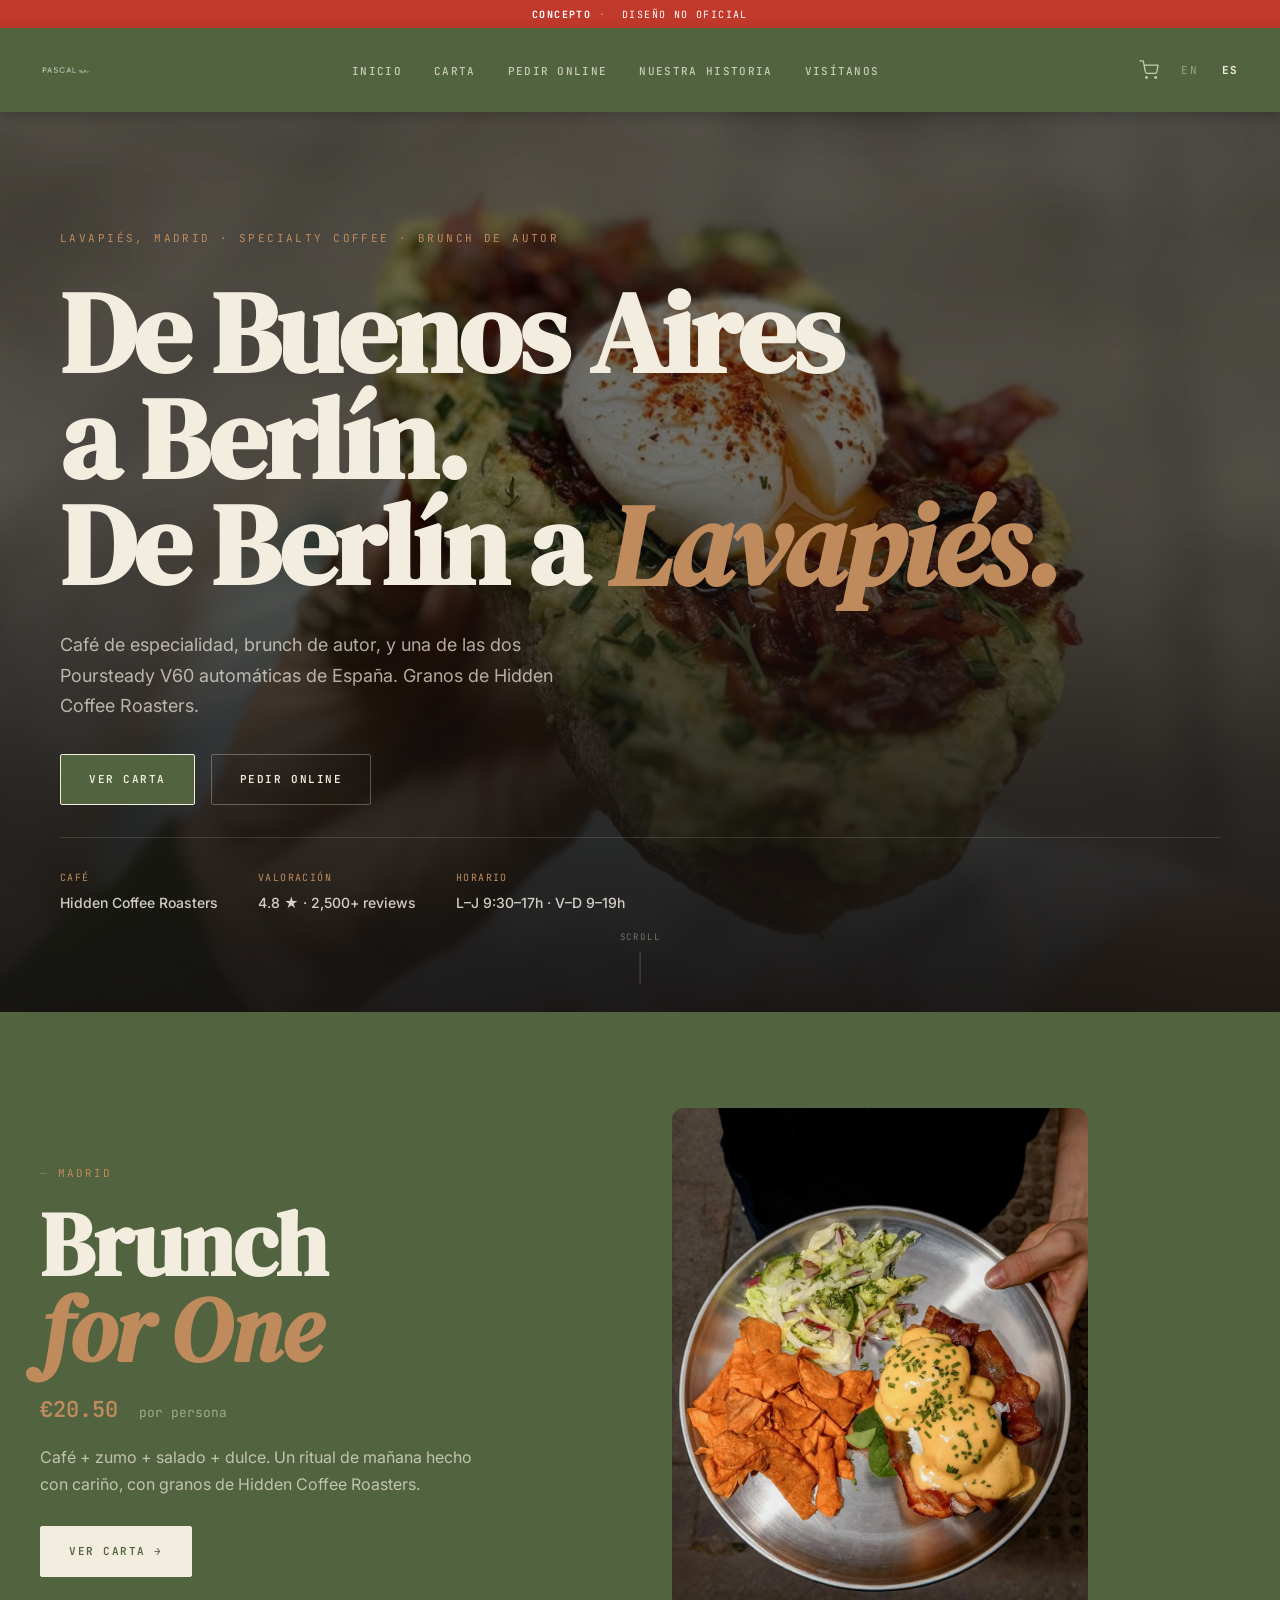
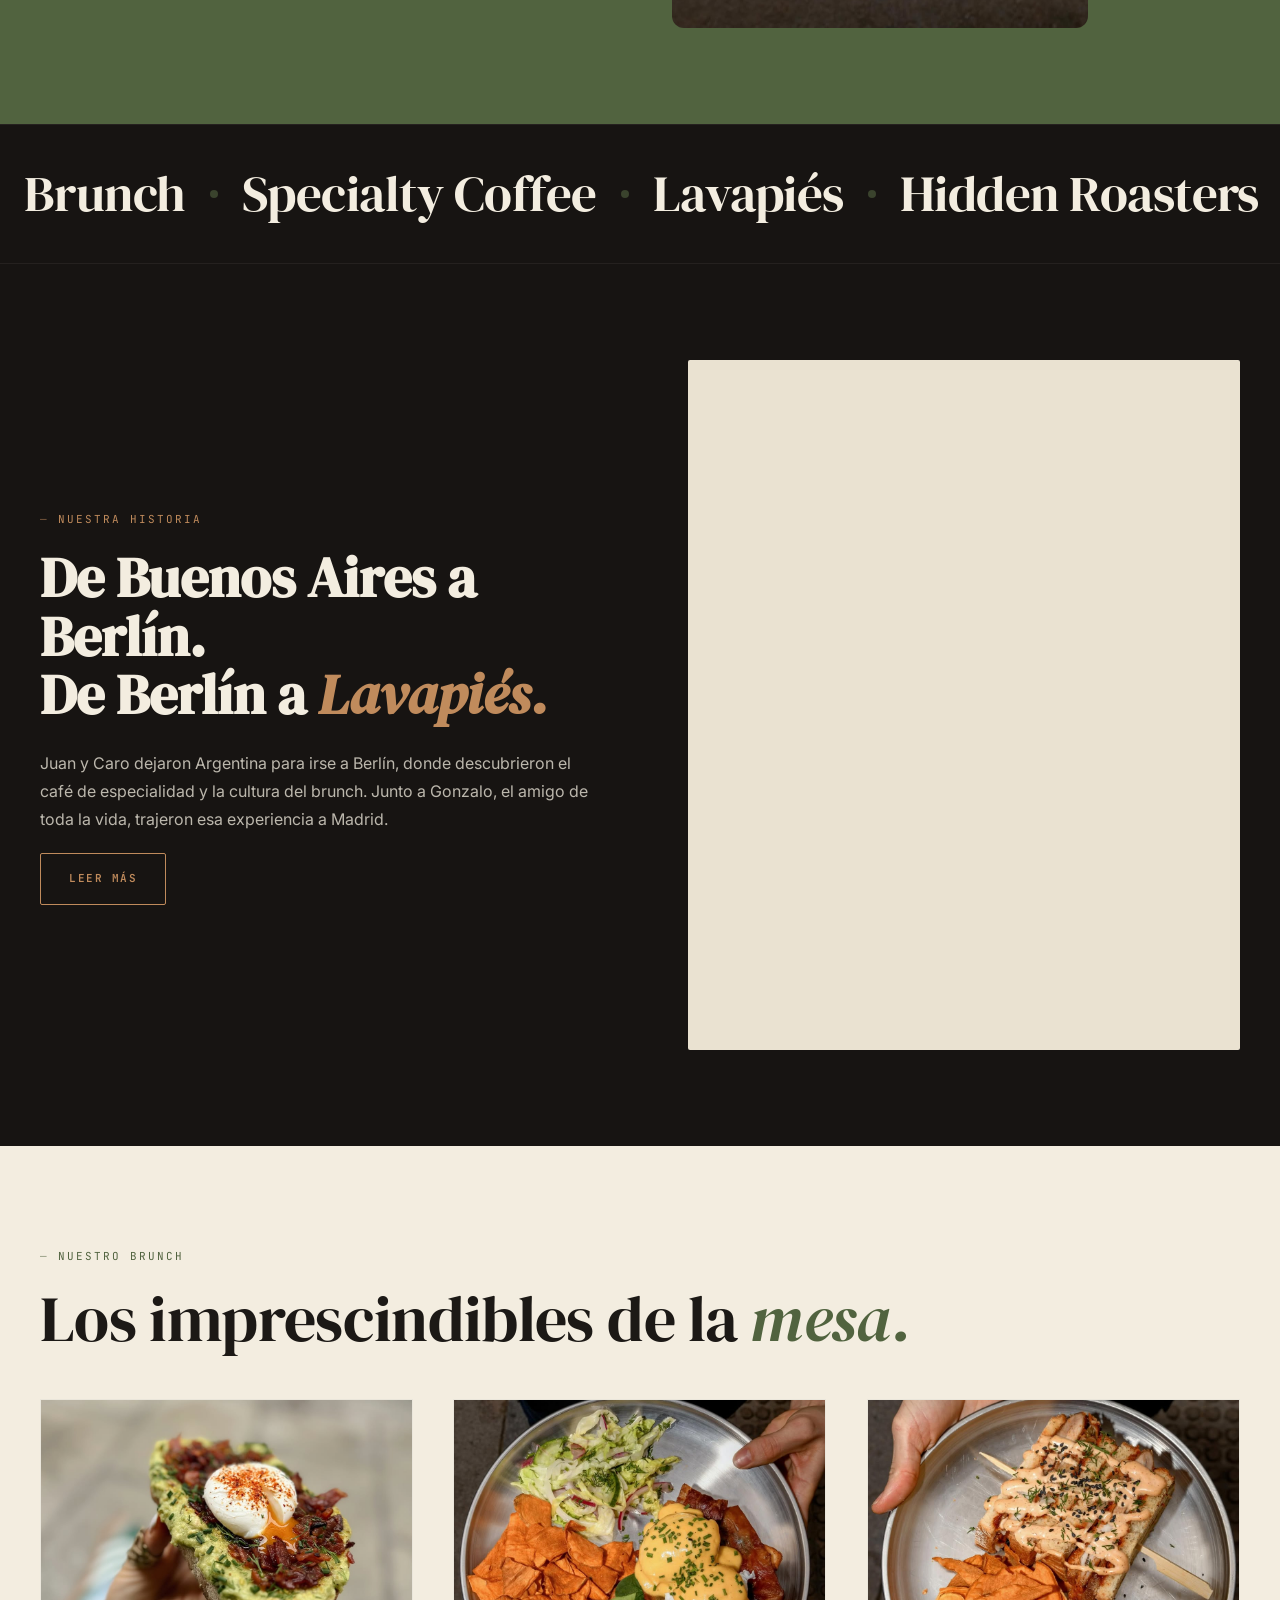
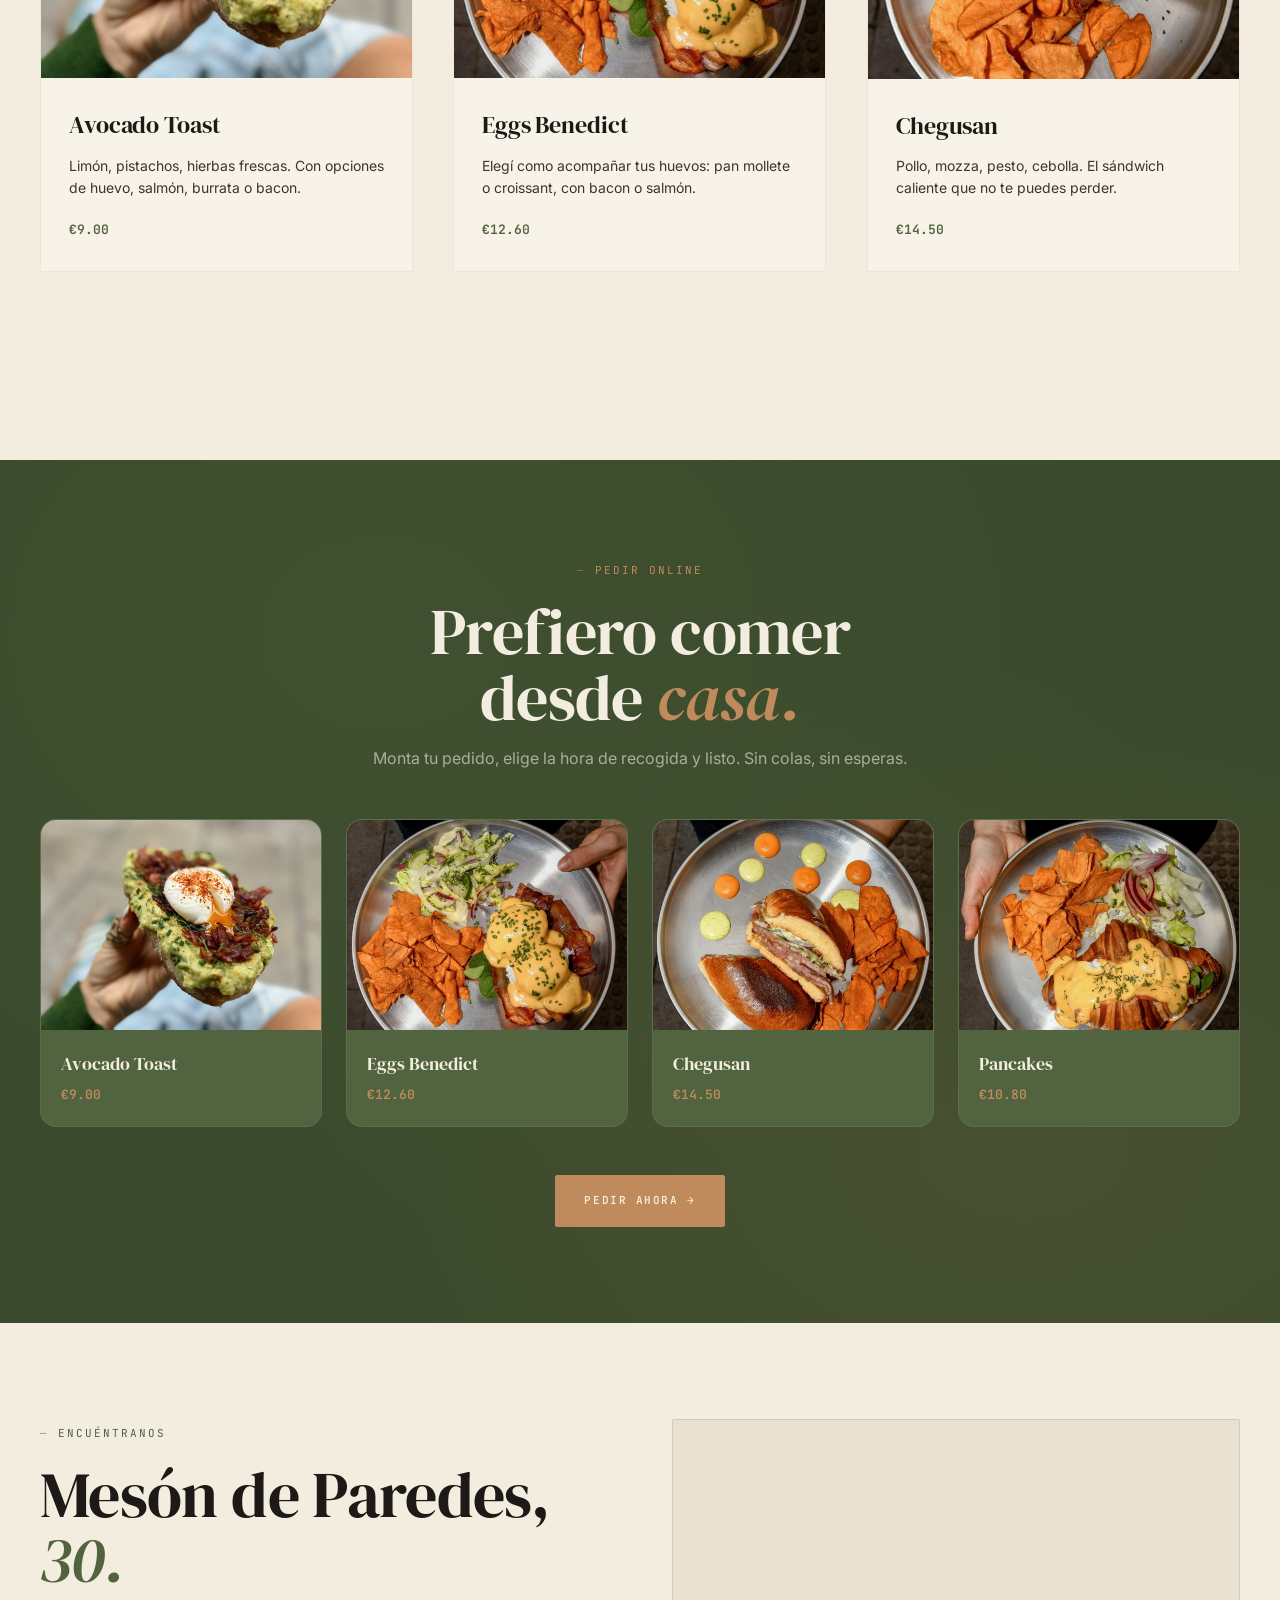
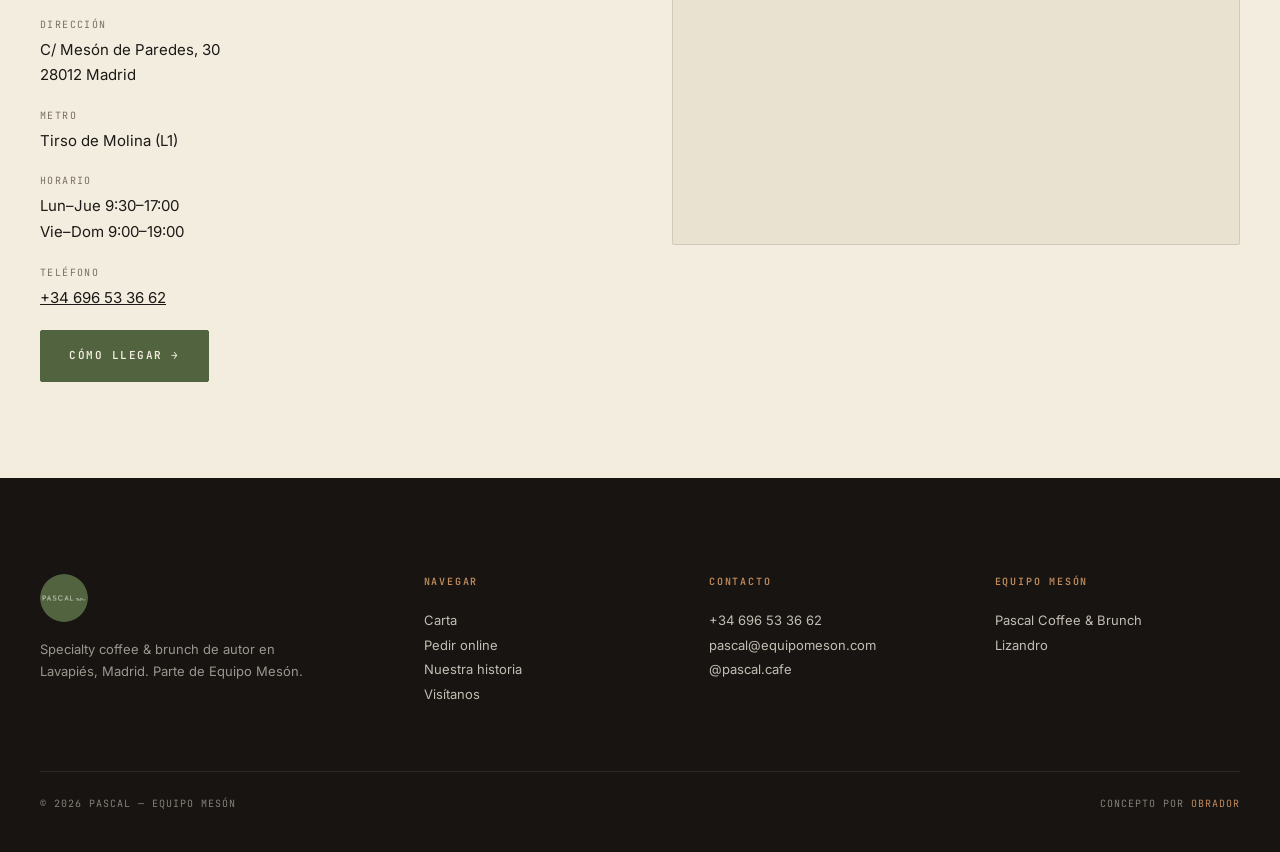
==== commit e5dc3297: "Fix nav consistency, carta readability, cache busting - Fixed duplicate CSS rule causing invisible e" ====
--- a/index.html
+++ b/index.html
@@ -9,15 +9,15 @@
   <link rel="preconnect" href="https://fonts.googleapis.com">
   <link rel="preconnect" href="https://fonts.gstatic.com" crossorigin>
   <link href="https://fonts.googleapis.com/css2?family=DM+Serif+Display:ital@0;1&family=Inter:wght@300;400;500;600&family=JetBrains+Mono:wght@400;500;600&display=swap" rel="stylesheet">
-  <link rel="stylesheet" href="css/style.css?v=1">
+  <link rel="stylesheet" href="css/style.css?v=3">
 </head>
 <body>
 
 <!-- Concept banner -->
 <div class="concept-banner">
   <strong>Concepto</strong><span class="sep">&middot;</span>
-  <span data-es>Diseño no oficial — esto es un concepto de diseño</span>
-  <span data-en>Unofficial design — this is a design concept</span>
+  <span data-es>Diseño no oficial</span>
+  <span data-en>Unofficial design</span>
 </div>
 <div class="banner-spacer"></div>
 <div class="scroll-progress"></div>
--- a/css/style.css
+++ b/css/style.css
@@ -129,24 +129,23 @@
 
 /* --- NAV — FULL-WIDTH GREEN BAR --- */
 .nav{
-  position:sticky;top:28px;z-index:900;
+  position:sticky;top:28px;z-index:9000;
   width:100%;
-  padding:0 40px;
+  padding:16px 40px;
   display:flex;align-items:center;justify-content:space-between;gap:var(--s4);
   background:var(--green);
-  height:56px;
-  transition:box-shadow 300ms ease,transform 300ms ease;
-}
-.nav-scrolled{
-  box-shadow:0 2px 12px rgba(0,0,0,.15);
-}
-.nav-hidden{transform:translateY(-120%)}
+  min-height:76px;
+  flex-shrink:0;
+  box-shadow:0 4px 12px rgba(0,0,0,.2);
+  isolation:isolate;
+}
+/* nav-scrolled removed — shadow always on */
 
 /* logo */
 .nav-logo{
   display:flex;align-items:center;text-decoration:none;
 }
-.nav-logo img{height:38px;border-radius:50%}
+.nav-logo img{height:52px;width:52px;min-height:52px;min-width:52px;border-radius:50%;flex-shrink:0;object-fit:cover}
 .nav-logo-text,.nav-logo-sub{display:none}
 
 .nav-links{display:flex;list-style:none;gap:32px}
@@ -669,7 +668,7 @@
 .carta-brunch-banner .banner-right{position:relative;z-index:1}
 .carta-brunch-banner .banner-tag{
   font-family:var(--font-mono);font-size:10px;letter-spacing:.18em;
-  text-transform:uppercase;color:var(--green-dark);margin-bottom:12px;display:block;
+  text-transform:uppercase;color:var(--cream);margin-bottom:12px;display:block;
   font-weight:600;
 }
 .carta-brunch-banner .banner-title{
@@ -714,6 +713,7 @@
 }
 .carta-grid{
   display:grid;grid-template-columns:1fr 1fr;gap:24px;
+  max-width:1000px;margin:0 auto;
 }
 
 /* card boxes */
@@ -759,19 +759,8 @@
 /* full carta page wrapper */
 .carta-page-bg{
   background:var(--bg);padding:48px 80px;
-  position:relative;
-}
-/* decorative side borders */
-.carta-page-bg::before,.carta-page-bg::after{
-  content:'';position:absolute;top:0;bottom:0;width:40px;
-  background:repeating-linear-gradient(
-    180deg,
-    transparent 0px,transparent 28px,
-    rgba(81,99,63,.08) 28px,rgba(81,99,63,.08) 30px
-  );
-}
-.carta-page-bg::before{left:20px}
-.carta-page-bg::after{right:20px}
+
+}
 .carta-page-bg .carta-heading{
   font-family:var(--font-display);font-size:clamp(36px,5vw,56px);
   color:var(--ink);margin-bottom:40px;text-align:center;
